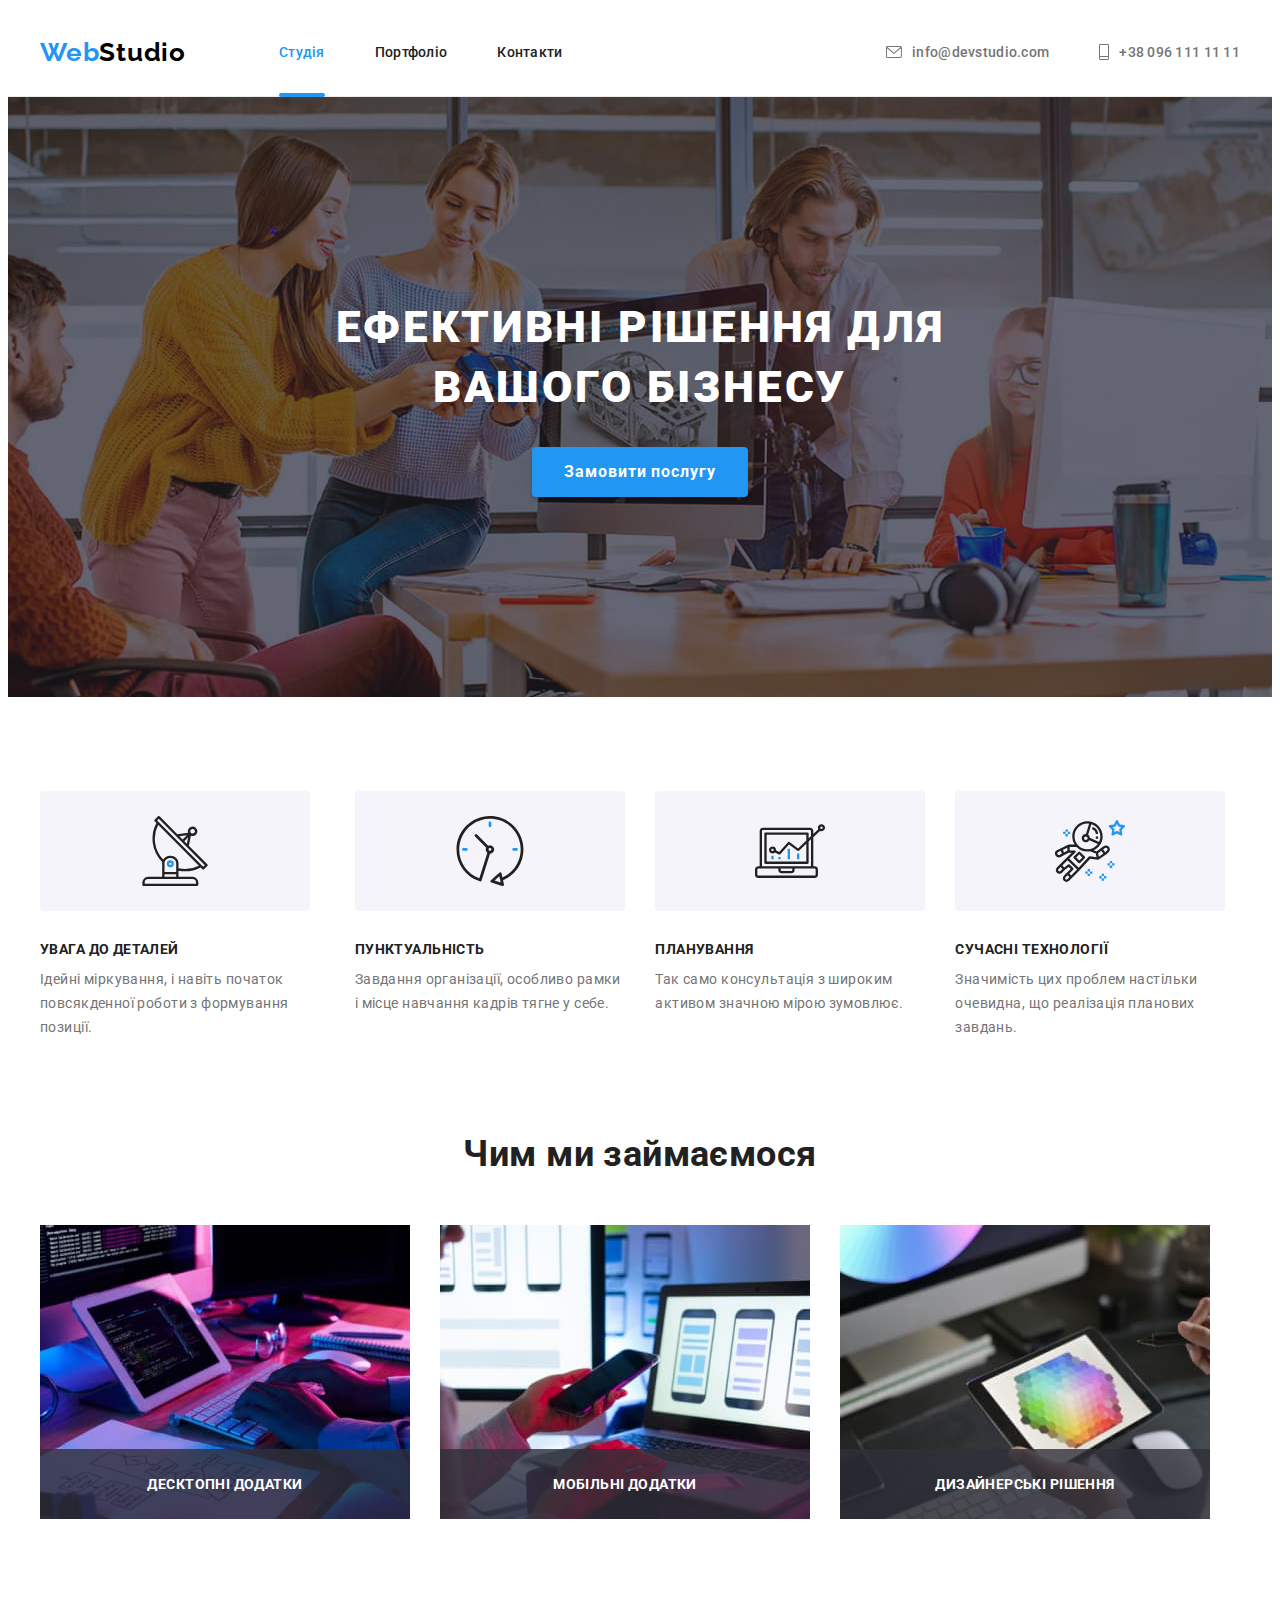
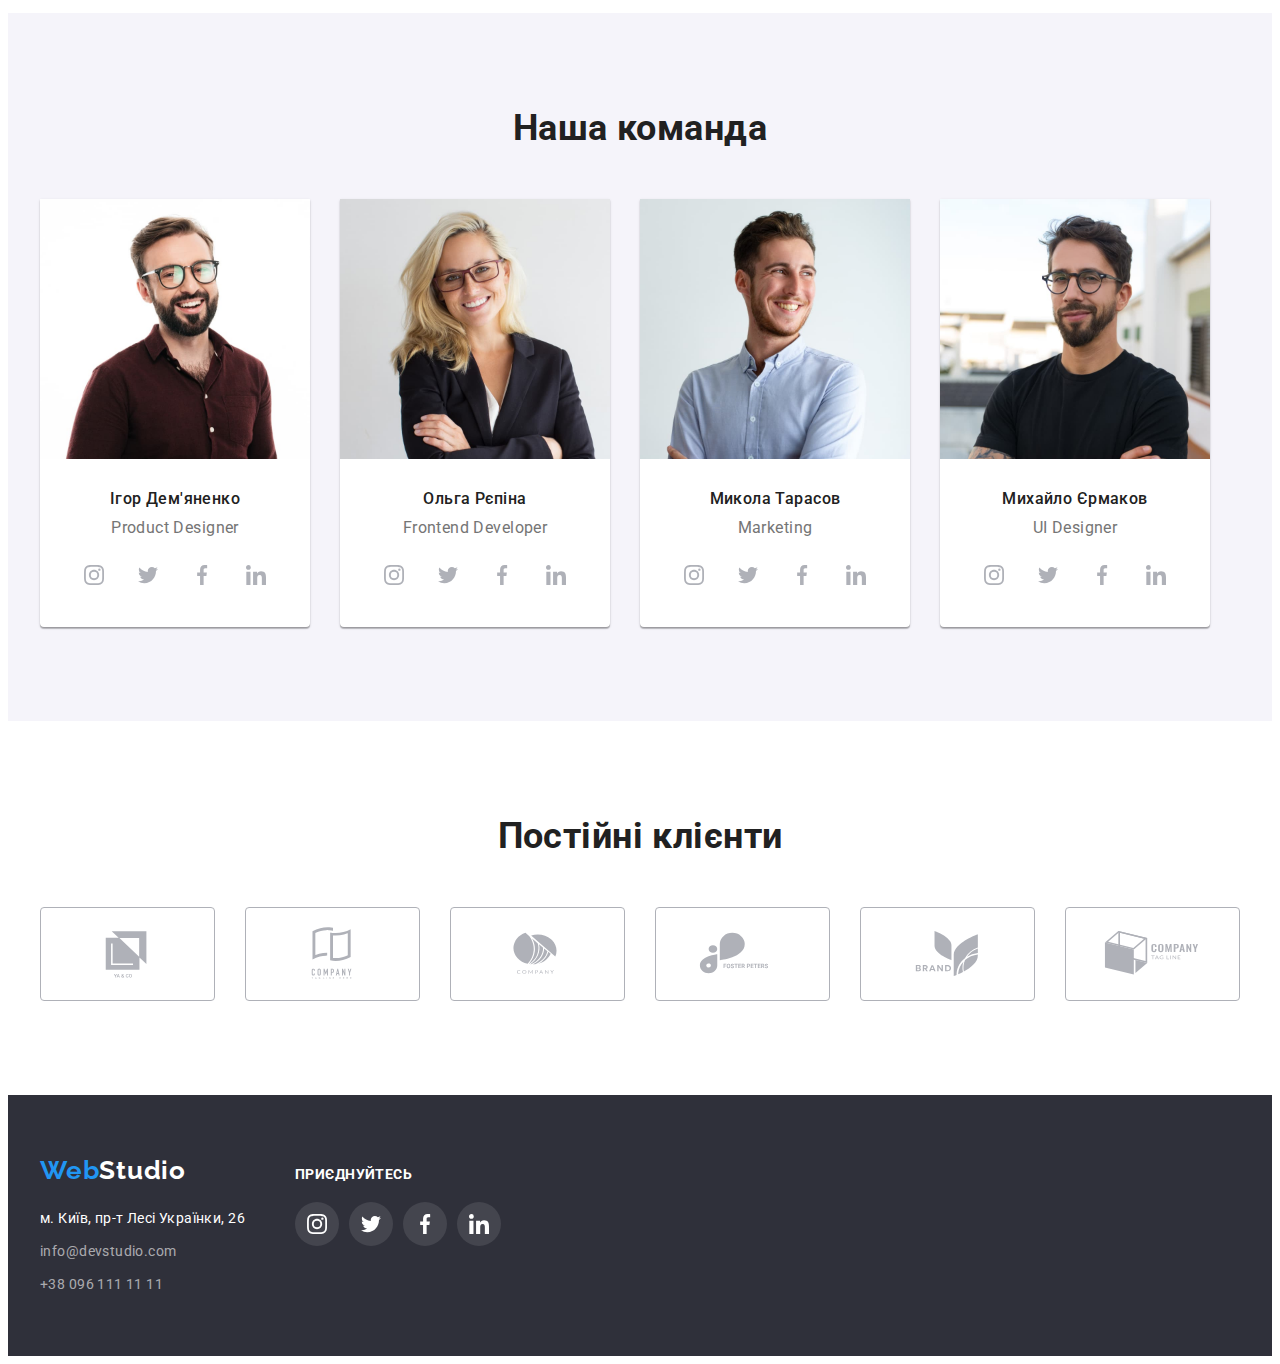
==== index.html @ 402530ee "first commit" ====
<!DOCTYPE html>
<html lang="uk">
  <head>
    <meta charset="UTF-8" />
    <meta http-equiv="X-UA-Compatible" content="IE=edge" />
    <meta name="viewport" content="width=device-width, initial-scale=1.0" />
    <title>WebStudio</title>
    <link rel="preconnect" href="https://fonts.googleapis.com" />
    <link rel="preconnect" href="https://fonts.gstatic.com" crossorigin />
    <link
      href="https://fonts.googleapis.com/css2?family=Raleway:wght@700&family=Roboto:wght@400;500;700;900&display=swap"
      rel="stylesheet"
    />
    <link
      rel="stylesheet"
      href="https://cdnjs.cloudflare.com/ajax/libs/modern-normalize/1.1.0/modern-normalize.min.css"
      integrity="sha512-wpPYUAdjBVSE4KJnH1VR1HeZfpl1ub8YT/NKx4PuQ5NmX2tKuGu6U/JRp5y+Y8XG2tV+wKQpNHVUX03MfMFn9Q=="
      crossorigin="anonymous"
      referrerpolicy="no-referrer"
    />
    <link rel="stylesheet" href="./css/styles.css" />
  </head>
  <body class="page">
    <header class="page-header">
      <div class="container container-header">
        <a lang="en" href="/index.html" class="logo-first-part"
          >Web<span class="logo-second-part">Studio</span></a
        >
        <nav class="header-nav">
          <ul class="site-nav list">
            <li class="nav-item"><a href="" class="link current">Студія</a></li>
            <li class="nav-item"><a href="./portfolio.html" class="link">Портфоліо</a></li>
            <li class="nav-item"><a href="" class="link">Контакти</a></li>
          </ul>
        </nav>
        <div class="container-nav">
          <ul class="contacts-nav list">
            <li class="contact-link">
              <a class="header-link link" href="mailto:info@devstudio.com">
                <svg class="header-icons" width="16" height="12">
                  <use href="./images/icons.svg#icon-mail"></use>
                </svg>
                info@devstudio.com
              </a>
            </li>
            <li class="contact-link">
              <a class="header-link link" href="tel:+380961111111">
                <svg class="header-icons" width="10" height="16">
                  <use href="./images/icons.svg#icon-phone"></use>
                </svg>
                +38 096 111 11 11
              </a>
            </li>
          </ul>
        </div>
      </div>
    </header>
    <main>
      <!-- Hero section -->
      <section class="hero-section">
        <div class="container hero-container">
          <h1 class="hero-title">Ефективні рішення для вашого бізнесу</h1>
          <button class="hero-button" type="button" data-modal-open>Замовити послугу</button>
        </div>
      </section>
      <!-- features-section -->
      <section class="section features-section">
        <div class="container features-container">
          <h2 class="visually-hidden">Особливості роботи WebStudio</h2>
          <ul class="features-list list">
            <li class="features-item">
              <div class="features-container-icons">
                <svg class="features-icons" width="70" height="70">
                  <use href="./images/icons.svg#icon-antenna"></use>
                </svg>
              </div>
              <h3 class="feature-title">Увага до деталей</h3>
              <p class="features-text">
                Ідейні міркування, і навіть початок повсякденної роботи з формування позиції.
              </p>
            </li>
            <li class="features-item">
              <div class="features-container-icons">
                <svg class="features-icons" width="70" height="70">
                  <use href="./images/icons.svg#icon-clock"></use>
                </svg>
              </div>
              <h3 class="feature-title">Пунктуальність</h3>
              <p class="features-text">
                Завдання організації, особливо рамки і місце навчання кадрів тягне у себе.
              </p>
            </li>
            <li class="features-item">
              <div class="features-container-icons">
                <svg class="features-icons" width="70" height="70">
                  <use href="./images/icons.svg#icon-diagram"></use>
                </svg>
              </div>
              <h3 class="feature-title">Планування</h3>
              <p class="features-text">
                Так само консультація з широким активом значною мірою зумовлює.
              </p>
            </li>
            <li class="features-item">
              <div class="features-container-icons">
                <svg class="features-icons" width="70" height="70">
                  <use href="./images/icons.svg#icon-astronaut"></use>
                </svg>
              </div>
              <h3 class="feature-title">Сучасні Технології</h3>
              <p class="features-text">
                Значимість цих проблем настільки очевидна, що реалізація планових завдань.
              </p>
            </li>
          </ul>
        </div>
      </section>
      <!-- about-section -->
      <section class="about-section">
        <div class="container about-container">
          <h2 class="about-title">Чим ми займаємося</h2>
          <ul class="about-list list">
            <li>
              <div class="thumb">
                <img
                  src="./images/img.jpg"
                  alt="людина набирає код на клавіатурі, працює з планшетом і компьютером"
                  width="370"
                  height="294"
                />
                <p class="label">Десктопні додатки</p>
              </div>
            </li>
            <li>
              <div class="thumb">
                <img
                  src="./images/img(1).jpg"
                  alt="людина тестує мобільну версію, тримає телефон на фоні ноутбука"
                  width="370"
                  height="294"
                />
                <p class="label">Мобільні додатки</p>
              </div>
            </li>
            <li>
              <div class="thumb">
                <img
                  src="./images/img(2).jpg"
                  alt="людина працює з графічним планшетом"
                  width="370"
                  height="294"
                />
                <p class="label">Дизайнерські рішення</p>
              </div>
            </li>
          </ul>
        </div>
      </section>
      <!-- Team-section -->
      <section class="section team-section">
        <div class="container team-container">
          <h2 class="team-title">Наша команда</h2>
          <ul class="team-list list">
            <li class="team-card">
              <img
                src="./images/man-in-brown-shirt.jpg"
                alt="Чоловік у коричневій сорочці, в окулярах з світлили дужками"
                width="270"
                height="260"
              />
              <div class="employee-container">
                <h3 class="employee">Ігор Дем'яненко</h3>
                <p class="position" lang="en">Product Designer</p>
                <ul class="socials list">
                  <li class="socials-item">
                    <a
                      class="socials-link link"
                      href="https://instagram.com"
                      target="_blank"
                      rel="noopener noreferrer"
                      aria-label="Instagram"
                    >
                      <svg class="socials-icon" width="20" height="20">
                        <use href="./images/icons.svg#icon-instagram"></use>
                      </svg>
                    </a>
                  </li>
                  <li class="socials-item">
                    <a
                      class="socials-link link"
                      href="https://twitter.com"
                      aria-label="Twitter"
                      target="_blank"
                      rel="noopener noreferrer"
                    >
                      <svg class="socials-icon" width="20" height="20">
                        <use href="./images/icons.svg#icon-twitter"></use>
                      </svg>
                    </a>
                  </li>
                  <li class="socials-item">
                    <a
                      class="socials-link link"
                      href="https://facebook.com"
                      aria-label="Facebook"
                      target="_blank"
                      rel="noopener noreferrer"
                    >
                      <svg class="socials-icon" width="20" height="20">
                        <use href="./images/icons.svg#icon-facebook"></use>
                      </svg>
                    </a>
                  </li>
                  <li class="socials-item">
                    <a
                      class="socials-link link"
                      href="https://linkedin.com"
                      aria-label="LinkedIn"
                      target="_blank"
                      rel="noopener noreferrer"
                    >
                      <svg class="socials-icon" width="20" height="20">
                        <use href="./images/icons.svg#icon-linkedin"></use>
                      </svg>
                    </a>
                  </li>
                </ul>
              </div>
            </li>
            <li class="team-card">
              <img
                src="./images/woman-in-black-jacket.jpg"
                alt="Жінка в чорному піджаку"
                width="270"
                height="260"
              />
              <div class="employee-container">
                <h3 class="employee">Ольга Рєпіна</h3>
                <p class="position" lang="en">Frontend Developer</p>
                <ul class="socials list">
                  <li class="socials-item">
                    <a
                      class="socials-link link"
                      href="https://instagram.com"
                      target="_blank"
                      rel="noopener noreferrer"
                      aria-label="Instagram"
                    >
                      <svg class="socials-icon" width="20" height="20">
                        <use href="./images/icons.svg#icon-instagram"></use>
                      </svg>
                    </a>
                  </li>
                  <li class="socials-item">
                    <a
                      class="socials-link link"
                      href="https://twitter.com"
                      aria-label="Twitter"
                      target="_blank"
                      rel="noopener noreferrer"
                    >
                      <svg class="socials-icon" width="20" height="20">
                        <use href="./images/icons.svg#icon-twitter"></use>
                      </svg>
                    </a>
                  </li>
                  <li class="socials-item">
                    <a
                      class="socials-link link"
                      href="https://facebook.com"
                      aria-label="Facebook"
                      target="_blank"
                      rel="noopener noreferrer"
                    >
                      <svg class="socials-icon" width="20" height="20">
                        <use href="./images/icons.svg#icon-facebook"></use>
                      </svg>
                    </a>
                  </li>
                  <li class="socials-item">
                    <a
                      class="socials-link link"
                      href="https://linkedin.com"
                      aria-label="LinkedIn"
                      target="_blank"
                      rel="noopener noreferrer"
                    >
                      <svg class="socials-icon" width="20" height="20">
                        <use href="./images/icons.svg#icon-linkedin"></use>
                      </svg>
                    </a>
                  </li>
                </ul>
              </div>
            </li>
            <li class="team-card">
              <img
                src="./images/man-in-white-shirt.jpg"
                alt="Чоловік в білій сорочці"
                width="270"
                height="260"
              />
              <div class="employee-container">
                <h3 class="employee">Микола Тарасов</h3>
                <p class="position" lang="en">Marketing</p>
                <ul class="socials list">
                  <li class="socials-item">
                    <a
                      class="socials-link link"
                      href="https://instagram.com"
                      target="_blank"
                      rel="noopener noreferrer"
                      aria-label="Instagram"
                    >
                      <svg class="socials-icon" width="20" height="20">
                        <use href="./images/icons.svg#icon-instagram"></use>
                      </svg>
                    </a>
                  </li>
                  <li class="socials-item">
                    <a
                      class="socials-link link"
                      href="https://twitter.com"
                      aria-label="Twitter"
                      target="_blank"
                      rel="noopener noreferrer"
                    >
                      <svg class="socials-icon" width="20" height="20">
                        <use href="./images/icons.svg#icon-twitter"></use>
                      </svg>
                    </a>
                  </li>
                  <li class="socials-item">
                    <a
                      class="socials-link link"
                      href="https://facebook.com"
                      aria-label="Facebook"
                      target="_blank"
                      rel="noopener noreferrer"
                    >
                      <svg class="socials-icon" width="20" height="20">
                        <use href="./images/icons.svg#icon-facebook"></use>
                      </svg>
                    </a>
                  </li>
                  <li class="socials-item">
                    <a
                      class="socials-link link"
                      href="https://linkedin.com"
                      aria-label="LinkedIn"
                      target="_blank"
                      rel="noopener noreferrer"
                    >
                      <svg class="socials-icon" width="20" height="20">
                        <use href="./images/icons.svg#icon-linkedin"></use>
                      </svg>
                    </a>
                  </li>
                </ul>
              </div>
            </li>
            <li class="team-card">
              <img
                src="./images/man-in-black-t-shirt.jpg"
                alt="Чоловік в чорній футболці, в окулярах"
                width="270"
                height="260"
              />
              <div class="employee-container">
                <h3 class="employee">Михайло Єрмаков</h3>
                <p class="position" lang="en">UI Designer</p>
                <ul class="socials list">
                  <li class="socials-item">
                    <a
                      class="socials-link link"
                      href="https://instagram.com"
                      target="_blank"
                      rel="noopener noreferrer"
                      aria-label="Instagram"
                    >
                      <svg class="socials-icon" width="20" height="20">
                        <use href="./images/icons.svg#icon-instagram"></use>
                      </svg>
                    </a>
                  </li>
                  <li class="socials-item">
                    <a
                      class="socials-link link"
                      href="https://twitter.com"
                      aria-label="Twitter"
                      target="_blank"
                      rel="noopener noreferrer"
                    >
                      <svg class="socials-icon" width="20" height="20">
                        <use href="./images/icons.svg#icon-twitter"></use>
                      </svg>
                    </a>
                  </li>
                  <li class="socials-item">
                    <a
                      class="socials-link link"
                      href="https://facebook.com"
                      aria-label="Facebook"
                      target="_blank"
                      rel="noopener noreferrer"
                    >
                      <svg class="socials-icon" width="20" height="20">
                        <use href="./images/icons.svg#icon-facebook"></use>
                      </svg>
                    </a>
                  </li>
                  <li class="socials-item">
                    <a
                      class="socials-link link"
                      href="https://linkedin.com"
                      aria-label="LinkedIn"
                      target="_blank"
                      rel="noopener noreferrer"
                    >
                      <svg class="socials-icon" width="20" height="20">
                        <use href="./images/icons.svg#icon-linkedin"></use>
                      </svg>
                    </a>
                  </li>
                </ul>
              </div>
            </li>
          </ul>
        </div>
      </section>
      <!-- clients-company -->
      <section class="section">
        <div class="container clients-container">
          <h2 class="clients-title">Постійні клієнти</h2>
          <ul class="clients-list list">
            <li class="clients-item">
              <a class="clients-link link" href="">
                <svg class="clients-icon" width="106" height="60">
                  <use href="./images/icons.svg#icon-Logo-company-1"></use>
                </svg>
              </a>
            </li>
            <li class="clients-item">
              <a class="clients-link link" href="">
                <svg class="clients-icon" width="106" height="60">
                  <use href="./images/icons.svg#icon-Logo-company-2"></use>
                </svg>
              </a>
            </li>
            <li class="clients-item">
              <a class="clients-link link" href="">
                <svg class="clients-icon" width="106" height="60">
                  <use href="./images/icons.svg#icon-Logo-company-3"></use>
                </svg>
              </a>
            </li>
            <li class="clients-item">
              <a class="clients-link link" href="">
                <svg class="clients-icon" width="106" height="60">
                  <use href="./images/icons.svg#icon-Logo-company-4"></use>
                </svg>
              </a>
            </li>
            <li class="clients-item">
              <a class="clients-link link" href="">
                <svg class="clients-icon" width="106" height="60">
                  <use href="./images/icons.svg#icon-Logo-company-5"></use>
                </svg>
              </a>
            </li>
            <li class="clients-item">
              <a class="clients-link link" href="">
                <svg class="clients-icon" width="106" height="60">
                  <use href="./images/icons.svg#icon-Logo-company-6"></use>
                </svg>
              </a>
            </li>
          </ul>
        </div>
      </section>
    </main>
    <footer class="footer-section">
      <div class="container footer-container">
        <div class="footer-address">
          <a href="/index.html" class="footer-logo logo-first-part"
            >Web<span class="footer-logo logo-second-alt-part">Studio</span></a
          >
          <address class="address-container">
            <ul class="address-list list">
              <li class="contact-list">
                <a
                  class="address-item link"
                  href="https://goo.gl/maps/CPtrU1FHBa2aNyZL9"
                  target="_blank"
                  rel="noopener noreferrer"
                  >м. Київ, пр-т Лесі Українки, 26</a
                >
              </li>
              <li class="contact-list">
                <a class="address-link link" href="mailto:info@devstudio.com">info@devstudio.com</a>
              </li>
              <li class="contact-list">
                <a class="address-link link" href="tel:+380961111111">+38 096 111 11 11</a>
              </li>
            </ul>
          </address>
        </div>
        <div class="footer-socials-container">
          <p class="footer-socials-title">приєднуйтесь</p>
          <ul class="footer-socials list">
            <li class="footer-socials-item">
              <a
                class="footer-socials-link link"
                href="https://instagram.com"
                target="_blank"
                rel="noopener noreferrer"
                aria-label="Instagram"
              >
                <svg class="footer-socials-icon" width="20" height="20">
                  <use href="./images/icons.svg#icon-instagram"></use>
                </svg>
              </a>
            </li>
            <li class="footer-socials-item">
              <a
                class="footer-socials-link link"
                href="https://twitter.com"
                aria-label="Twitter"
                target="_blank"
                rel="noopener noreferrer"
              >
                <svg class="footer-socials-icon" width="20" height="20">
                  <use href="./images/icons.svg#icon-twitter"></use>
                </svg>
              </a>
            </li>
            <li class="footer-socials-item">
              <a
                class="footer-socials-link link"
                href="https://facebook.com"
                aria-label="Facebook"
                target="_blank"
                rel="noopener noreferrer"
              >
                <svg class="footer-socials-icon" width="20" height="20">
                  <use href="./images/icons.svg#icon-facebook"></use>
                </svg>
              </a>
            </li>
            <li class="footer-socials-item">
              <a
                class="footer-socials-link link"
                href="https://linkedin.com"
                aria-label="LinkedIn"
                target="_blank"
                rel="noopener noreferrer"
              >
                <svg class="footer-socials-icon" width="20" height="20">
                  <use href="./images/icons.svg#icon-linkedin"></use>
                </svg>
              </a>
            </li>
          </ul>
        </div>
      </div>
    </footer>
    <!-- modal window -->
    <div class="backdrop is-hidden" data-modal>
      <div class="modal">
        <button class="modal-button" type="button" data-modal-close>
          <svg class="" width="18" height="18">
            <use href="./images/icons.svg#icon-close-black"></use>
          </svg>
        </button>
      </div>
    </div>
    <script src="./js/modal.js"></script>
  </body>
</html>
---- css/styles.css ----
:root {
  /* Fonts */
  --main-font: 'Roboto', sans-serif;
  --secondary-font: 'Raleway', sans-serif;

  /* Text colors */
  --main-txt-cl: #212121;
  --second-txt-cl: #757575;
  --light-txt-cl: #ffffff;
  --accent-txt-cl: #2196f3;
  --logo-first-txt-cl: #2196f3;
  --logo-second-txt-cl: #000000;
  --logo-second-alt-txt-cl: #ffffff;
  --light-txt-cl-60: rgba(255, 255, 255, 0.6);
  
  /* Background colors */
  --accent-bg-cl: #f5f5f5;
  --main-bg-cl: #ffffff;
  --second-bg-cl: #2f303a;
  --btn-filter-bg-cl: #f5f4fa;
  --btn-filter-act-cl: #2196f3;
  --btn-hero-cl: #2196f3;
  --bnt-act-cl: #188ce8;
  --team-bg-cl: #f5f4fa;
  --footer-icon-bg-cl: rgba(255, 255, 255, 0.1);

  /* Others */
  --icon-clients: #AFB1B8;
  --footer-icon-clients: #FFFFFF;

}

.page {
  font-family: var(--main-font);
  font-weight: 400;
  font-size: 14px;
  line-height: calc(24 / 14);
  letter-spacing: 0.03em;
  color: var(--main-txt-cl);
  background-color: var(--main-bg-cl);
}

/* Reset style */

h1,
h2,
h3,
h4,
h5,
h6,
p,
ul {
  margin: 0;
}

img {
  display: block;
}

.link {
  text-decoration: none;
  color: currentColor;
}

.list {
  list-style: none;
  margin: 0;
  padding: 0;
}

.section {
  padding-top: 94px;
  padding-bottom: 94px;
}

.about-section {
  padding-bottom: 94px;
}

.container {
  width: 1200px;
  padding-left: 15px;
  padding-right: 15px;
  margin-left: auto;
  margin-right: auto;
  /* outline: 2px solid red;
  outline-offset: -2px; */
}

/* Header */

.logo-first-part {
  color: var(--logo-first-txt-cl);
  font-family: var(--secondary-font);
  font-style: normal;
  font-weight: 700;
  font-size: 26px;
  line-height: calc(31 / 26);
  letter-spacing: 0.03em;
  text-decoration: none;
}

.logo-second-part {
  color: var(--logo-second-txt-cl);
  font-family: var(--secondary-font);
  font-style: normal;
  font-weight: 700;
  font-size: 26px;
  line-height: calc(31 / 26);
  letter-spacing: 0.03em;
  text-decoration: none;
}

.container-header {
  display: flex;
  align-items: center;
}

.header-nav {
  margin-left: 93px;
  margin-right: auto;
}

.site-nav {
  padding-top: 32px;
  padding-bottom: 32px;
  display: flex;
  gap: 50px;
  align-items: center;
}

.nav-item {
  position: relative;
}

.current::after {
  content: "";
  position: absolute;
  display: block;
  width: 100%;
  height: 4px;
  margin-top: 29px;
  border-radius: 4px;
  background: var(--accent-txt-cl);

}

.site-nav .link.current {
  color: var(--accent-txt-cl);
}

.contacts-nav {
  padding-top: 32px;
  padding-bottom: 32px;
  display: flex;
  align-items: center;
}

.contacts-nav .link {
  color: var(--second-txt-cl);
}

.header-link {
  display: flex;
  justify-content: center;
  align-items: center;
}

.header-icons {
  fill: currentColor;
  margin-right: 10px;
}

.contact-link:not(:last-child) {
  margin-right: 50px;
}

.page-header {
  border-bottom: 1px solid #ececec;
  background-color: var(--main-bg-cl);
}

.page-header .link {
  font-weight: 500;
  font-size: 14px;
  line-height: calc(16 / 14);
  letter-spacing: 0.02em;
  transition-duration: 250ms;
  transition-timing-function: cubic-bezier(0.4, 0, 0.2, 1);
}

.page-header .link:hover,
.page-header .link:focus {
  color: var(--accent-txt-cl);
}



/* Hero */

.hero-section {
  max-width: 1600px;
  margin-left: auto;
  margin-right: auto;
  padding-top: 200px;
  padding-bottom: 200px;
  background-image: linear-gradient(to right, rgba(47, 48, 58, 0.4), rgba(47, 48, 58, 0.4)), url(../images/hero-background.jpg);
  background-color: var(--second-bg-cl);
  background-position: center;
  background-repeat: no-repeat;
  background-size: cover;
}

.hero-title {
  width: 696px;
  margin-right: auto;
  margin-left: auto;
  margin-bottom: 30px;
  font-weight: 900;
  font-size: 44px;
  line-height: calc(60 / 44);
  text-align: center;
  letter-spacing: 0.06em;
  text-transform: uppercase;
  color: var(--light-txt-cl);
}

.hero-button {
  margin-left: auto;
  margin-right: auto;
  display: block;
  width: 216px;
  min-height: 50px;
  padding: 6px 28px;
  border-radius: 4px;
  border: none;
  box-shadow: 0px 4px 4px rgba(0, 0, 0, 0.15);
  font-family: inherit;
  font-weight: 700;
  font-size: 16px;
  line-height: calc(30 / 16);
  letter-spacing: 0.06em;
  color: var(--light-txt-cl);
  background-color: var(--btn-hero-cl);
  cursor: pointer;
  transition-duration: 250ms;
  transition-timing-function: cubic-bezier(0.4, 0, 0.2, 1);
}

.hero-button:hover,
.hero-button:focus {
  background-color: var(--bnt-act-cl);
}

.hero-button:active {
  background-color: var(--bnt-act-cl);
}

/* features */

.visually-hidden {
  position: absolute;
  width: 1px;
  height: 1px;
  margin: -1px;
  border: 0;
  padding: 0;
  white-space: nowrap;
  clip-path: inset(100%);
  clip: rect(0 0 0 0);
  overflow: hidden;
}

.features-list {
  display: flex;
  gap: 30px;
}

.features-item {
  flex-basis: calc((100% - 90) /4);
}

.features-container-icons {
  display: flex;
  justify-content: center;
  align-items: center;
  width: 270px;
  height: 120px;
  background-color: var(--team-bg-cl);
  margin-bottom: 30px;
  border-radius: 4px;
  border: none;
}

.feature-title {
  margin-bottom: 10px;
  font-weight: 700;
  font-size: 14px;
  line-height: calc(16 / 14);
  text-transform: uppercase;
}

.features-text {
  color: var(--second-txt-cl);
}

/* about */

.about-title {
  margin-right: auto;
  margin-left: auto;
  margin-bottom: 50px;
  font-weight: 700;
  font-size: 36px;
  line-height: calc(42 / 36);
  text-align: center;
}

.about-list {
  display: flex;
  gap: 30px;
}

.thumb {
  display: block;
  position: relative;
}

.label {
  position: absolute;
  text-align: center;
  justify-content: center;
  right: 0;
  bottom: 0;
  left: 0;
  padding-top: 27px;
  padding-bottom: 27px;
  font-weight: 700;
  font-size: 14px;
  line-height: calc(16 / 14);
  text-transform: uppercase;
  color: var(--light-txt-cl);
  background-color: rgba(47, 48, 58, 0.8);
}

/* team-section */

.team-list {
  display: flex;
  gap: 30px;
}

.team-title {
  margin-bottom: 50px;
  font-weight: 700;
  font-size: 36px;
  line-height: calc(42 / 36);
  text-align: center;
}

.team-section {
  background-color: var(--team-bg-cl);
}

.team-card {
  background-color: var(--main-bg-cl);
}

.socials {
  display: flex;
  gap: 10px;
  justify-content: center;
}

.team-card {
  box-shadow: 0px 1px 3px rgba(0, 0, 0, 0.12), 0px 1px 1px rgba(0, 0, 0, 0.14), 0px 2px 1px rgba(0, 0, 0, 0.2);
  border-radius: 0px 0px 4px 4px;
  border: none;
}

.socials-link {
  display: flex;
  align-items: center;
  justify-content: center;
  width: 44px;
  height: 44px;
  background-color: var(--main-bg-cl);
  border-radius: 50%;
  transition-duration: 250ms;
  transition-timing-function: cubic-bezier(0.4, 0, 0.2, 1);
}

.socials-link:hover,
.socials-link:focus {
  background-color: var(--accent-txt-cl);
}

.socials-icon {
  fill: var(--icon-clients);
  transition-duration: 250ms;
  transition-timing-function: cubic-bezier(0.4, 0, 0.2, 1);
}

.socials-link:hover .socials-icon,
.socials-link:focus .socials-icon {
  background-color: var(--accent-txt-cl);
  fill: var(--light-txt-cl);
}

.employee {
  margin-bottom: 10px;
  font-weight: 500;
  font-size: 16px;
  line-height: calc(19 / 16);
  text-align: center;
}

.employee-container {
  padding-top: 30px;
  padding-bottom: 30px;
  border-radius: 0px 0px 4px 4px;
}

.position {
  margin-bottom: 16px;
  font-weight: 400;
  font-size: 16px;
  line-height: calc(19 / 16);
  text-align: center;
  color: var(--second-txt-cl);
}

/* clients */

.clients-title {
  margin-bottom: 50px;
  font-weight: 700;
  font-size: 36px;
  line-height: calc(42 / 36);
  text-align: center;
}

.clients-list {
  display: flex;
  gap: 30px;
}

.clients-item {
  flex-basis: calc((100% - 150px) / 6);
}

.clients-link {
  display: flex;
  align-items: center;
  justify-content: center;
  height: 92px;
  border: 1px solid #AFB1B8;
  border-radius: 4px;
  fill: var(--icon-clients);
  transition-duration: 250ms;
  transition-timing-function: cubic-bezier(0.4, 0, 0.2, 1);
}

.clients-link:hover,
.clients-link:focus {
  fill: var(--accent-txt-cl);
  border: 1px solid #2196F3;
  border-radius: 4px;
}

/* footer */

.footer-section {
    padding-top: 60px;
    padding-bottom: 60px;
}

.footer-container {
  display: flex;
  align-items: baseline;
}

.footer-address {
  margin-right: 50px;
}

.address-container {
  margin-top: 20px;
}

.footer-section {
  background-color: var(--second-bg-cl);
}

.contact-list:not(:last-child) {
  margin-bottom: 9px;
}

.address-item {
  font-style: normal;
  color: var(--light-txt-cl);
  transition-duration: 250ms;
  transition-timing-function: cubic-bezier(0.4, 0, 0.2, 1);
}

.logo-second-alt-part {
  color: var(--logo-second-alt-txt-cl);
  font-family: var(--secondary-font);
  font-style: normal;
  font-weight: 700;
  font-size: 26px;
  line-height: calc(31 / 26);
  letter-spacing: 0.03em;
  text-decoration: none;
}

.address-link {
  font-style: normal;
  color: var(--light-txt-cl-60);
  transition-duration: 250ms;
  transition-timing-function: cubic-bezier(0.4, 0, 0.2, 1);
}

.footer-section .link:hover,
.footer-section .link:focus {
  color: var(--accent-txt-cl);
}

.footer-socials-title {
  font-weight: 700;
  font-size: 14px;
  line-height: calc(16 / 14);
  color: var(--light-txt-cl);
  text-transform: uppercase;
  margin-bottom: 20px;
}

.footer-socials {
  display: flex;
  gap: 10px;
  justify-content: center;
}

.footer-socials-link {
  display: flex;
  align-items: center;
  justify-content: center;
  width: 44px;
  height: 44px;
  background-color: var(--footer-icon-bg-cl);
  border-radius: 50%;
  transition-duration: 250ms;
  transition-timing-function: cubic-bezier(0.4, 0, 0.2, 1);
}

.footer-socials-link:hover,
.footer-socials-link:focus {
  background-color: var(--accent-txt-cl);
}

.footer-socials-icon {
  fill: var(--footer-icon-clients);
}

.footer-socials-link:hover .socials-icon,
.footer-socials-link:focus .socials-icon {
  background-color: var(--accent-txt-cl);
  fill: var(--light-txt-cl);
}

/* portfolio */

.portfolio-container {
  padding: 20px 24px;
  border-right: 1px solid #eeeeee;
  border-bottom: 1px solid #eeeeee;
  border-left: 1px solid #eeeeee;
}

.filter-list {
  display: flex;
  gap: 8px;
  margin-bottom: 50px;
  align-items: center;
  justify-content: center;
}

.portfolio-button {
  padding: 6px 22px;
  border-radius: 4px;
  border: none;
  font-family: inherit;
  font-weight: 500;
  font-size: 16px;
  line-height: calc(26 / 16);
  text-align: center;
  color: var(--main-txt-cl);
  background-color: var(--btn-filter-bg-cl);
  cursor: pointer;
  transition-duration: 250ms;
  transition-timing-function: cubic-bezier(0.4, 0, 0.2, 1);
}

.portfolio-button:hover,
.portfolio-button:focus {
  box-shadow: 0px 3px 1px rgba(0, 0, 0, 0.1), 0px 1px 2px rgba(0, 0, 0, 0.08), 0px 2px 2px rgba(0, 0, 0, 0.12);
  background-color: var(--btn-filter-act-cl);
  color: var(--light-txt-cl);
  border-radius: 4px;
  border: none;
}

.portfolio-button:active {
  color: var(--light-txt-cl);
  background-color: var(--btn-filter-act-cl);
  border-radius: 4px;
  border: none;
}

.project-item {
  flex-basis: calc((100% - 30px * 2) / 3);
  background-color: var(--main-bg-cl);
}

.project-list {
  display: flex;
  flex-wrap: wrap;
  gap: 30px;
}

.project-link {
  display: block;
}

.project-link:hover,
.project-link:focus {
  box-shadow: 0px 1px 1px rgba(0, 0, 0, 0.12), 0px 4px 4px rgba(0, 0, 0, 0.06), 1px 4px 6px rgba(0, 0, 0, 0.16);
}

.portfolio-thumb {
  position: relative;
  overflow: hidden;
}

.project-item:hover .overlay {
  transform: translateY(0);
}

.overlay {
  position: absolute;
  top: 0;
  left: 0;
  transform: translateY(100%);
  background-color: rgba(33, 150, 243, 0.9);
  width: 100%;
  height: 100%;
  padding-right: 24px;
  padding-left: 24px;
  display: flex;
  align-items: center;
  justify-content: center;
  transition-duration: 250ms;
  transition-timing-function: cubic-bezier(0.4, 0, 0.2, 1);
}

.overlay-description {
  font-size: 18px;
  line-height: calc(28 / 18);
  color: var(--light-txt-cl);
}

.portfolio-title {
  margin-bottom: 4px;
  font-weight: 700;
  font-size: 18px;
  line-height: calc(36 / 18);
  letter-spacing: 0.06em;
}

.description-project {
  font-weight: 400;
  font-size: 16px;
  line-height: calc(30 / 16);
  color: var(--second-txt-cl);
}

/* modal window */

.backdrop {
  position: fixed;
  top: 0;
  left: 0;
  width: 100%;
  height: 100%;
  background-color: rgba(0, 0, 0, 0.2);
}

.backdrop.is-hidden {
  opacity: 0;
  pointer-events: none;
  visibility: hidden;
}

.modal {
  position: absolute;
  top: 50%;
  left: 50%;
  transform: translate(-50%, -50%);
  width: 530px;
  height: 580px;
  background-color: #ffffff;
  box-shadow: 0px 1px 3px rgba(0, 0, 0, 0.12), 0px 1px 1px rgba(0, 0, 0, 0.14), 0px 2px 1px rgba(0, 0, 0, 0.2);
  border-radius: 4px;
}

.modal-button {
  position: absolute;
  top: 8px;
  right: 8px;
  display: flex;
  align-items: center;
  justify-content: center;
  padding: 0;
  border: 1px solid rgba(0, 0, 0, 0.1);
  width: 30px;
  height: 30px;
  border-radius: 50%;
  cursor: pointer;
}



/* фон fff */
/* основной цвет текста #212121 */
/* логотип #2196F3-веб #000000-студия */
/* #2196F3 при фокусе и ховере, #212121 стандарт полож. */
/* #757575 номер в шапке */
/* #FFFFFF в индекс фон h1  */
/* #2196F3 фон кнопки, active button #188CE8 текст кнопки #FFFFFF  */
/* #2F303A фон шапки с кнопкой*/
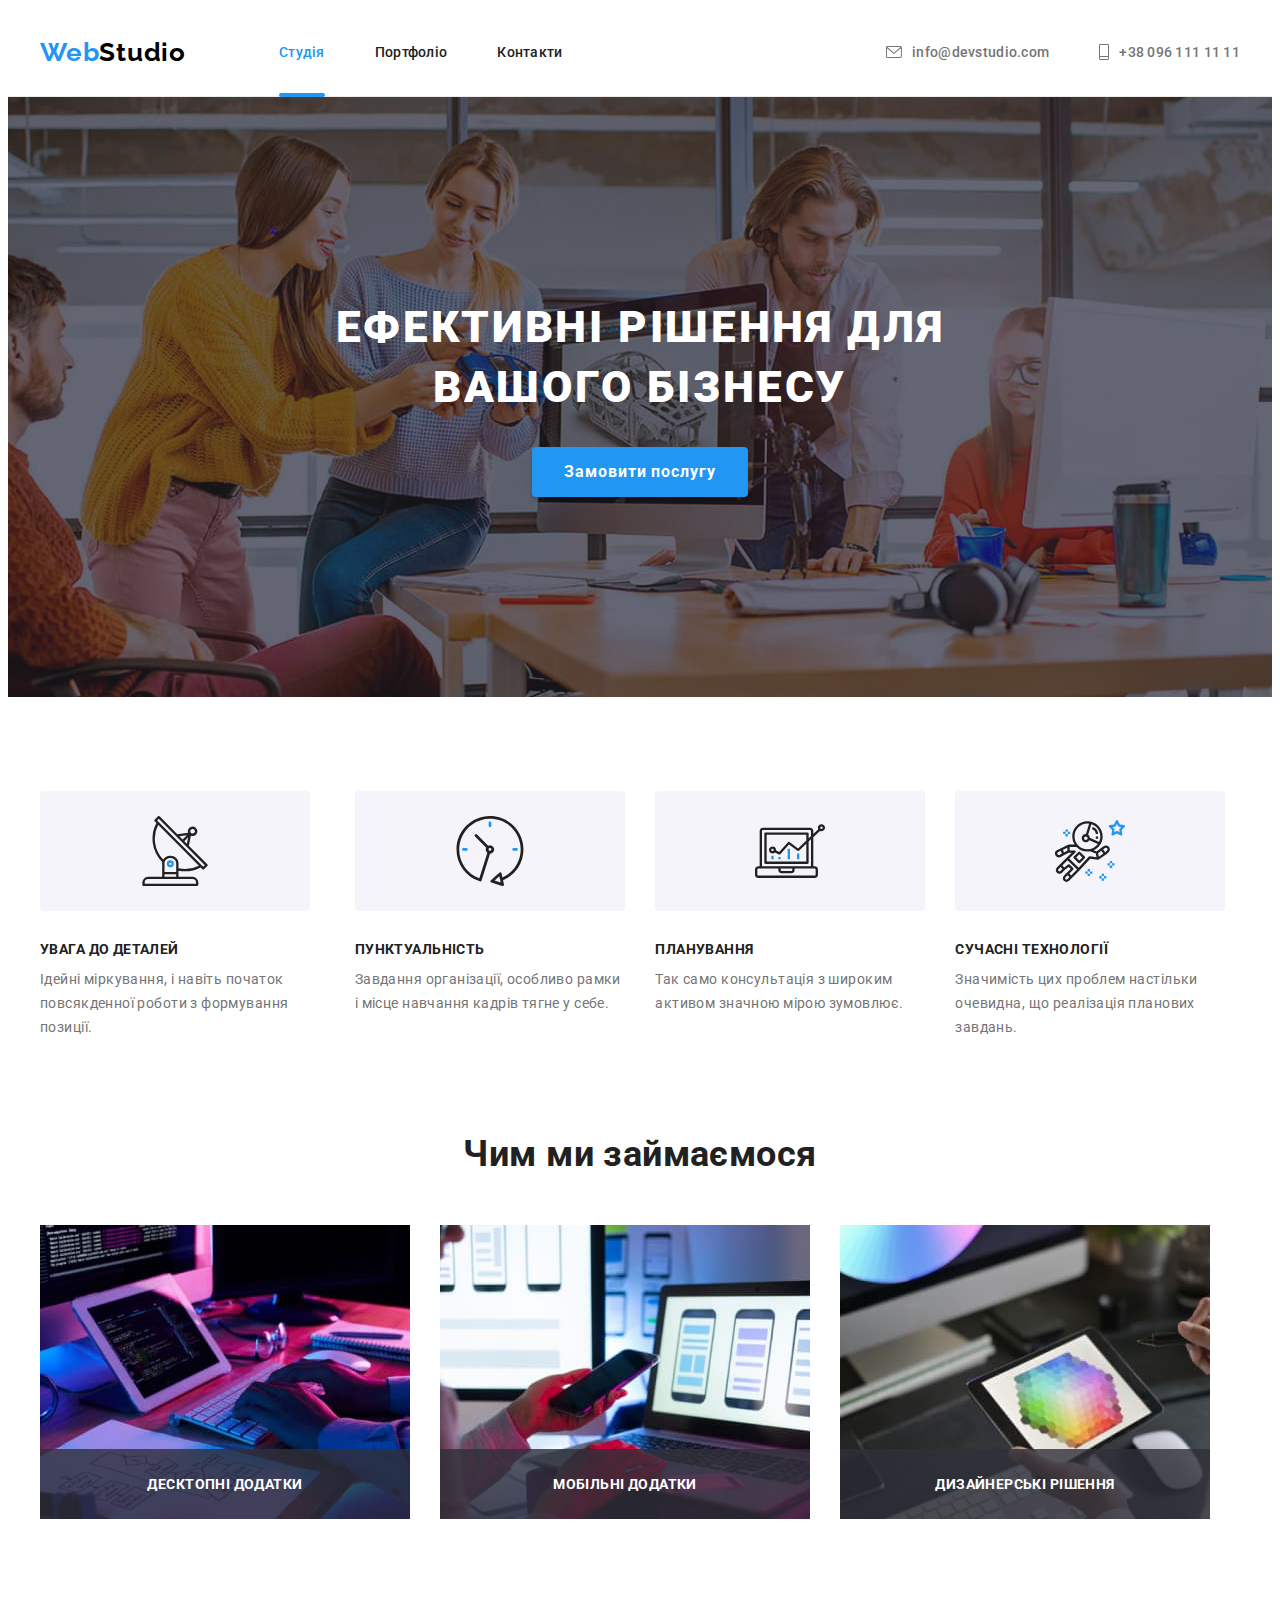
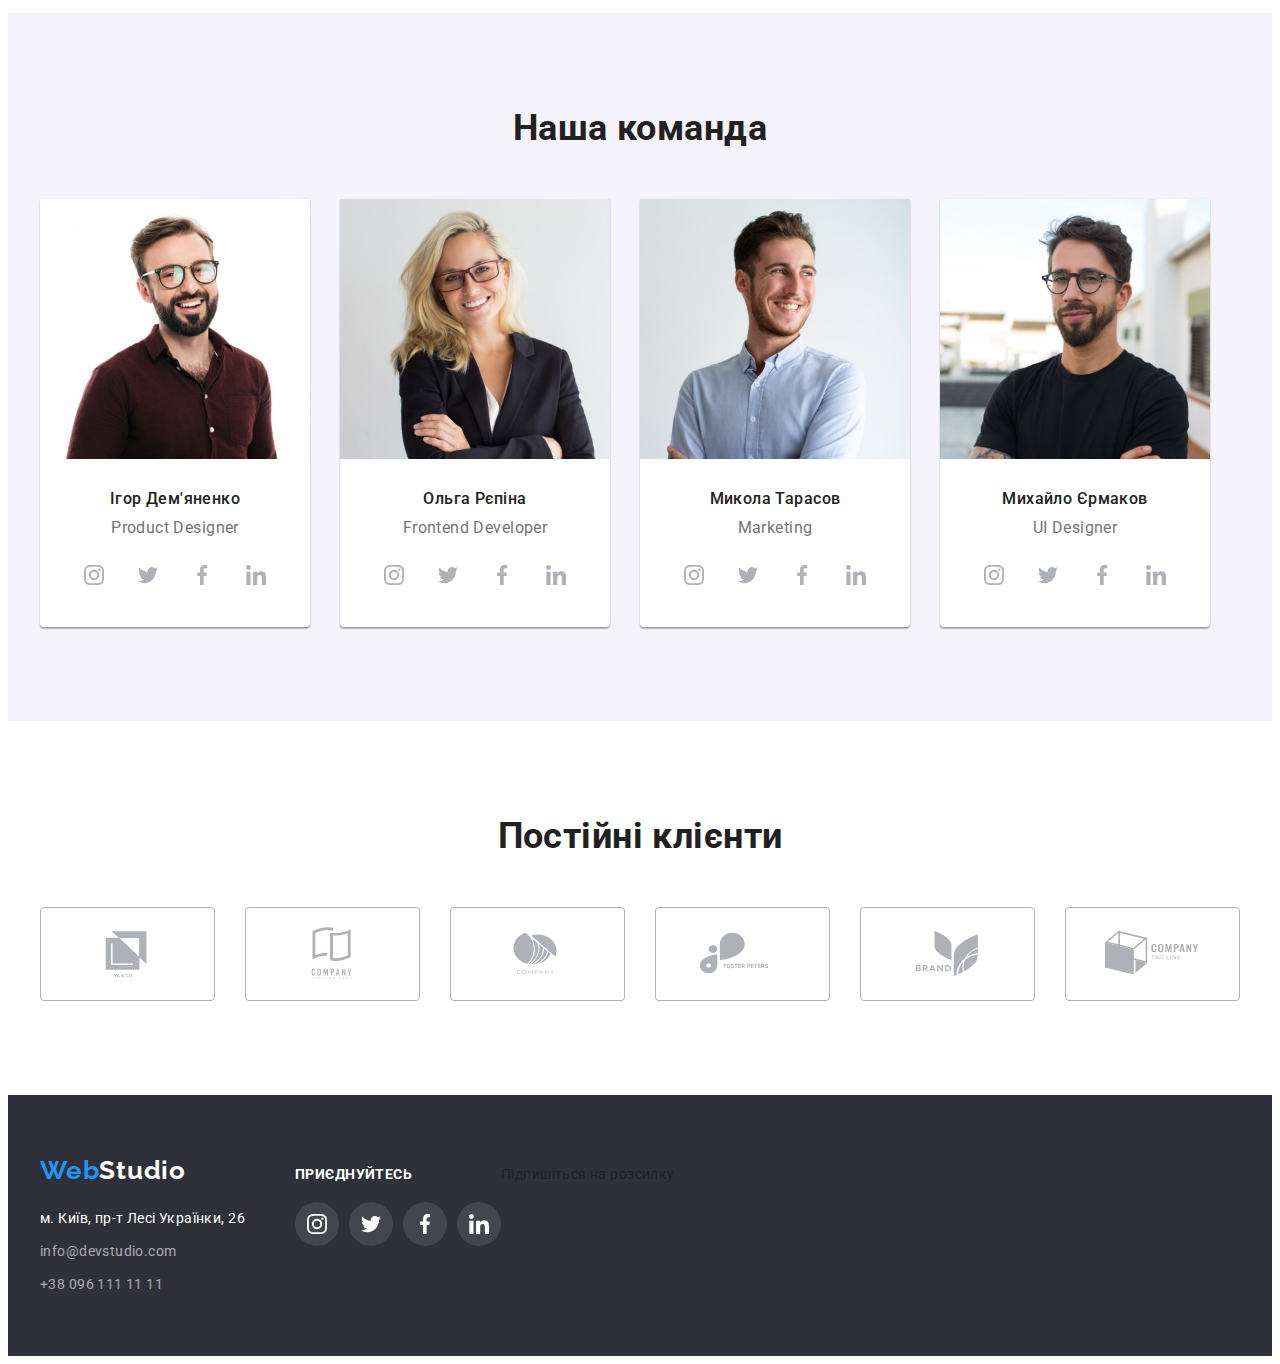
==== commit 90aa6495: "second commit" ====
--- a/index.html
+++ b/index.html
@@ -562,6 +562,9 @@
             </li>
           </ul>
         </div>
+        <div>
+          <p class="footer-form-title">Підпишіться на розсилку</p>
+        </div>
       </div>
     </footer>
     <!-- modal window -->
--- a/css/styles.css
+++ b/css/styles.css
@@ -27,7 +27,7 @@
   /* Others */
   --icon-clients: #AFB1B8;
   --footer-icon-clients: #FFFFFF;
-
+  --anim-slow: 250ms cubic-bezier(0.4, 0, 0.2, 1);
 }
 
 .page {
@@ -185,8 +185,7 @@
   font-size: 14px;
   line-height: calc(16 / 14);
   letter-spacing: 0.02em;
-  transition-duration: 250ms;
-  transition-timing-function: cubic-bezier(0.4, 0, 0.2, 1);
+  transition: color var(--anim-slow);
 }
 
 .page-header .link:hover,
@@ -243,8 +242,7 @@
   color: var(--light-txt-cl);
   background-color: var(--btn-hero-cl);
   cursor: pointer;
-  transition-duration: 250ms;
-  transition-timing-function: cubic-bezier(0.4, 0, 0.2, 1);
+  transition: background-color var(--anim-slow);
 }
 
 .hero-button:hover,
@@ -328,13 +326,13 @@
 
 .label {
   position: absolute;
-  text-align: center;
-  justify-content: center;
+  display: flex;
+  align-items: center;
+  justify-content: center;
+  height: 70px;
   right: 0;
   bottom: 0;
   left: 0;
-  padding-top: 27px;
-  padding-bottom: 27px;
   font-weight: 700;
   font-size: 14px;
   line-height: calc(16 / 14);
@@ -386,8 +384,7 @@
   height: 44px;
   background-color: var(--main-bg-cl);
   border-radius: 50%;
-  transition-duration: 250ms;
-  transition-timing-function: cubic-bezier(0.4, 0, 0.2, 1);
+  transition: background-color var(--anim-slow);
 }
 
 .socials-link:hover,
@@ -397,8 +394,7 @@
 
 .socials-icon {
   fill: var(--icon-clients);
-  transition-duration: 250ms;
-  transition-timing-function: cubic-bezier(0.4, 0, 0.2, 1);
+  transition: fill var(--anim-slow);
 }
 
 .socials-link:hover .socials-icon,
@@ -457,15 +453,13 @@
   border: 1px solid #AFB1B8;
   border-radius: 4px;
   fill: var(--icon-clients);
-  transition-duration: 250ms;
-  transition-timing-function: cubic-bezier(0.4, 0, 0.2, 1);
+  transition: border-color var(--anim-slow), fill var(--anim-slow);
 }
 
 .clients-link:hover,
 .clients-link:focus {
   fill: var(--accent-txt-cl);
   border: 1px solid #2196F3;
-  border-radius: 4px;
 }
 
 /* footer */
@@ -499,8 +493,7 @@
 .address-item {
   font-style: normal;
   color: var(--light-txt-cl);
-  transition-duration: 250ms;
-  transition-timing-function: cubic-bezier(0.4, 0, 0.2, 1);
+  transition: color var(--anim-slow);
 }
 
 .logo-second-alt-part {
@@ -517,8 +510,7 @@
 .address-link {
   font-style: normal;
   color: var(--light-txt-cl-60);
-  transition-duration: 250ms;
-  transition-timing-function: cubic-bezier(0.4, 0, 0.2, 1);
+  transition: color var(--anim-slow);
 }
 
 .footer-section .link:hover,
@@ -549,8 +541,7 @@
   height: 44px;
   background-color: var(--footer-icon-bg-cl);
   border-radius: 50%;
-  transition-duration: 250ms;
-  transition-timing-function: cubic-bezier(0.4, 0, 0.2, 1);
+  transition: background-color var(--anim-slow);
 }
 
 .footer-socials-link:hover,
@@ -597,8 +588,7 @@
   color: var(--main-txt-cl);
   background-color: var(--btn-filter-bg-cl);
   cursor: pointer;
-  transition-duration: 250ms;
-  transition-timing-function: cubic-bezier(0.4, 0, 0.2, 1);
+  transition: background-color var(--anim-slow), color var(--anim-slow), box-shadow var(--anim-slow);
 }
 
 .portfolio-button:hover,
@@ -630,6 +620,7 @@
 
 .project-link {
   display: block;
+  transition: box-shadow var(--anim-slow);
 }
 
 .project-link:hover,
@@ -659,8 +650,7 @@
   display: flex;
   align-items: center;
   justify-content: center;
-  transition-duration: 250ms;
-  transition-timing-function: cubic-bezier(0.4, 0, 0.2, 1);
+  transition: transform var(--anim-slow);
 }
 
 .overlay-description {
@@ -693,12 +683,15 @@
   width: 100%;
   height: 100%;
   background-color: rgba(0, 0, 0, 0.2);
+  opacity: 1;
+  transition: opacity var(--anim-slow);
 }
 
 .backdrop.is-hidden {
   opacity: 0;
   pointer-events: none;
   visibility: hidden;
+  transition: opacity var(--anim-slow);
 }
 
 .modal {
@@ -726,6 +719,7 @@
   height: 30px;
   border-radius: 50%;
   cursor: pointer;
+  background-color: transparent;
 }
 
 
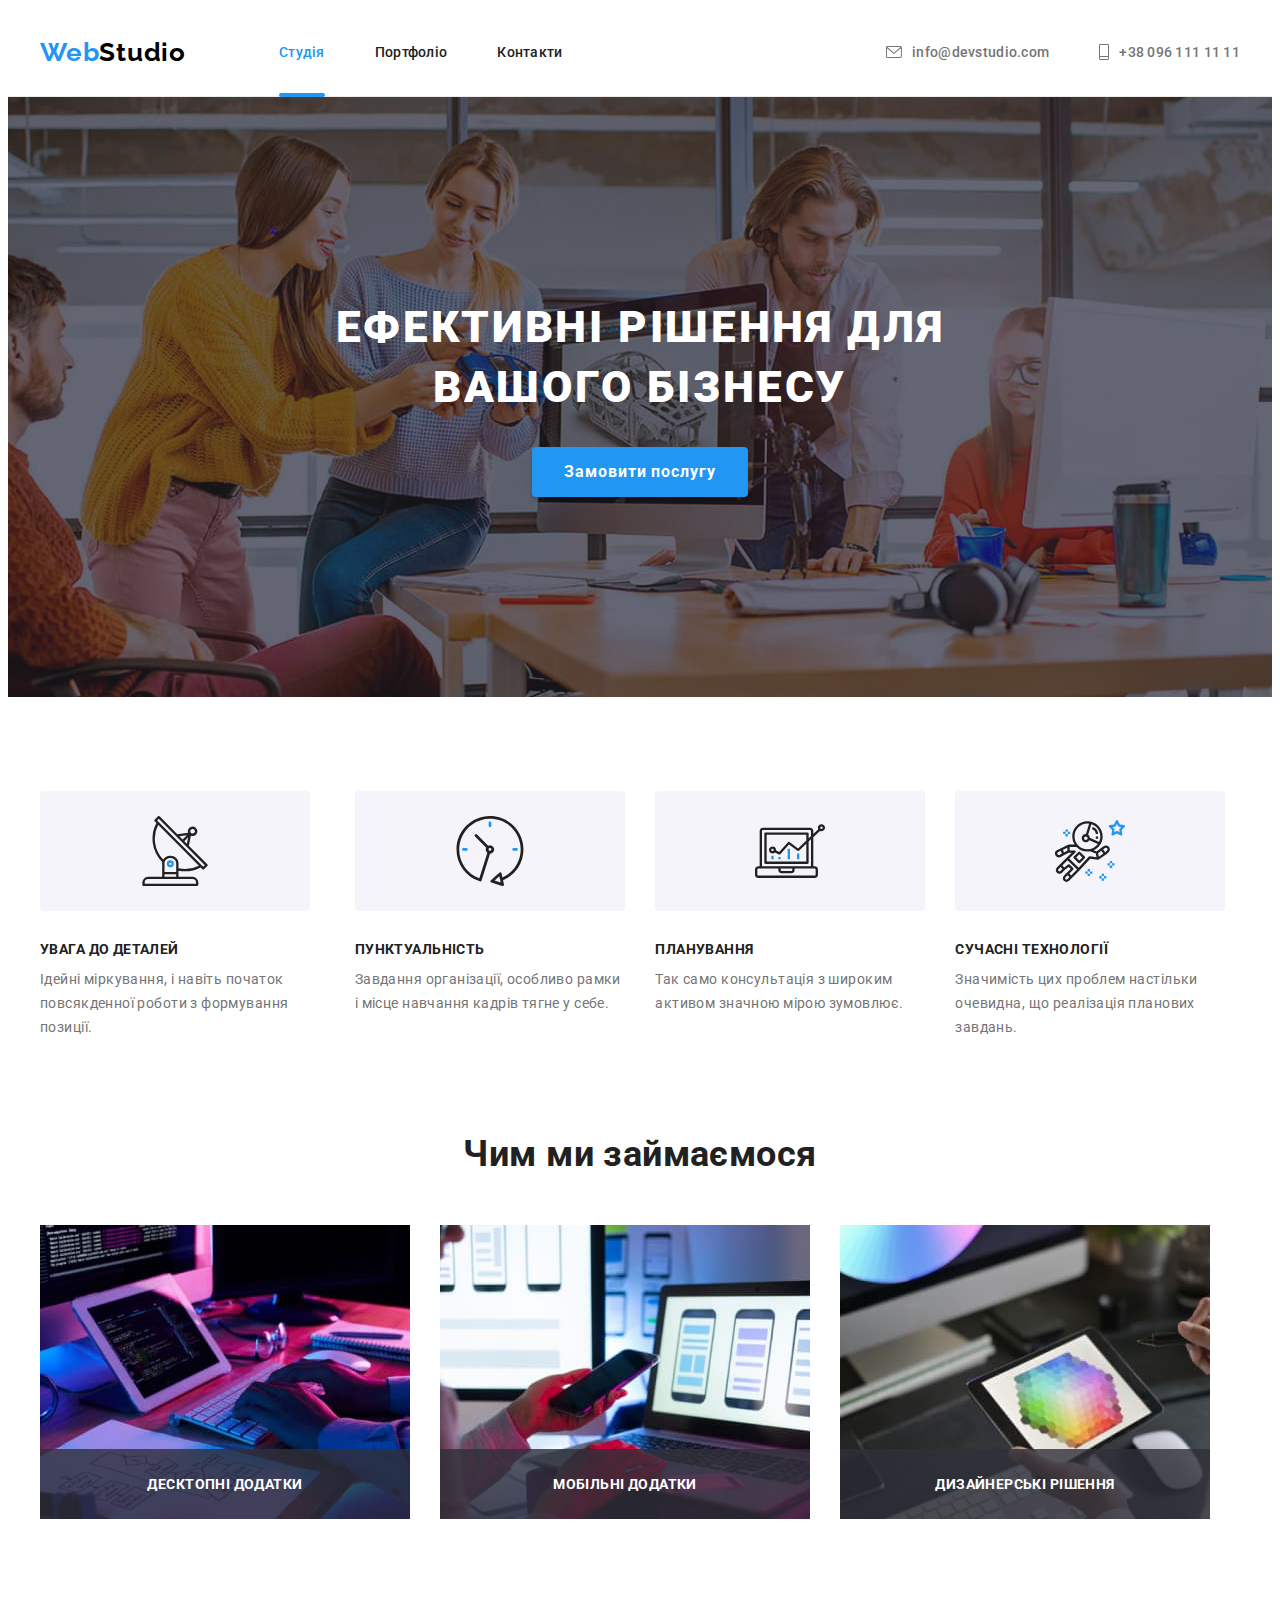
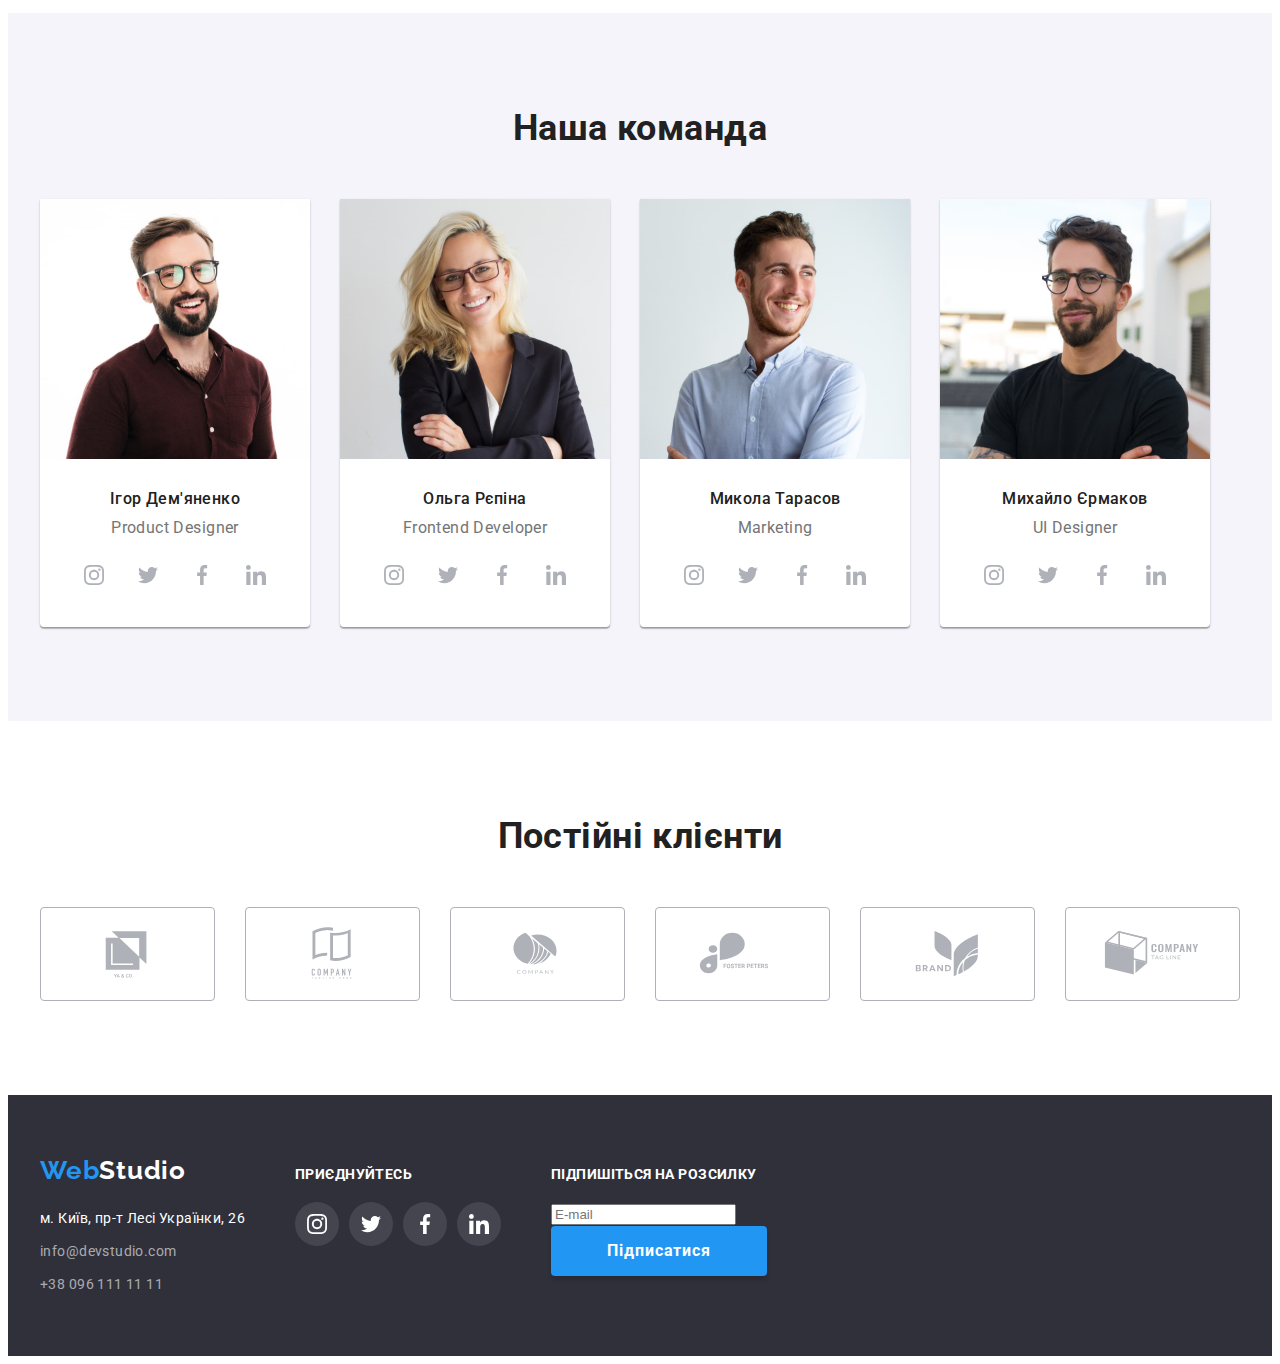
==== commit e9a2b20c: "second commit" ====
--- a/index.html
+++ b/index.html
@@ -564,17 +564,51 @@
         </div>
         <div>
           <p class="footer-form-title">Підпишіться на розсилку</p>
+          <form name="footer-mailing-list">
+            <div>
+              <input type="email" name="mailing-list" placeholder="E-mail" required />
+              <button class="footer-button" type="submit">Підписатися</button>
+            </div>
+          </form>
         </div>
       </div>
     </footer>
     <!-- modal window -->
     <div class="backdrop is-hidden" data-modal>
       <div class="modal">
-        <button class="modal-button" type="button" data-modal-close>
+        <button class="modal-button-close" type="button" data-modal-close>
           <svg class="" width="18" height="18">
             <use href="./images/icons.svg#icon-close-black"></use>
           </svg>
         </button>
+        <form name="feedback-form">
+          <strong class="feedback-form-title">Залиште свої дані, ми вам передзвонимо</strong>
+          <div>
+            <label>
+              <span>Ім'я</span>
+              <input type="text" name="User-name" required />
+            </label>
+          </div>
+          <div>
+            <label>
+              <span>Телефон</span>
+              <input type="tel" name="User-phone" required />
+            </label>
+          </div>
+          <div>
+            <label>
+              <span>Пошта</span>
+              <input type="email" name="User-mail" required />
+            </label>
+          </div>
+          <div>
+            <label>
+              <span>Коментар</span>
+              <textarea class="user-comment" name="User-comment" id="" rows="10"></textarea>
+            </label>
+          </div>
+          <button class="modal-button" type="submit">Відправити</button>
+        </form>
       </div>
     </div>
     <script src="./js/modal.js"></script>
--- a/css/styles.css
+++ b/css/styles.css
@@ -399,7 +399,6 @@
 
 .socials-link:hover .socials-icon,
 .socials-link:focus .socials-icon {
-  background-color: var(--accent-txt-cl);
   fill: var(--light-txt-cl);
 }
 
@@ -518,6 +517,10 @@
   color: var(--accent-txt-cl);
 }
 
+.footer-socials-container {
+  margin-right: 50px;
+}
+
 .footer-socials-title {
   font-weight: 700;
   font-size: 14px;
@@ -557,6 +560,45 @@
 .footer-socials-link:focus .socials-icon {
   background-color: var(--accent-txt-cl);
   fill: var(--light-txt-cl);
+}
+
+.footer-form-title {
+  font-weight: 700;
+  font-size: 14px;
+  line-height: calc(16 / 14);
+  color: var(--light-txt-cl);
+  text-transform: uppercase;
+  margin-bottom: 20px;
+}
+
+.footer-button {
+  margin-left: auto;
+  margin-right: auto;
+  display: block;
+  width: 216px;
+  min-height: 50px;
+  padding: 6px 28px;
+  border-radius: 4px;
+  border: none;
+  box-shadow: 0px 4px 4px rgba(0, 0, 0, 0.15);
+  font-family: inherit;
+  font-weight: 700;
+  font-size: 16px;
+  line-height: calc(30 / 16);
+  letter-spacing: 0.06em;
+  color: var(--light-txt-cl);
+  background-color: var(--btn-hero-cl);
+  cursor: pointer;
+  transition: background-color var(--anim-slow);
+}
+
+.footer-button:hover,
+.footer-button:focus {
+  background-color: var(--bnt-act-cl);
+}
+
+.footer-button:active {
+  background-color: var(--bnt-act-cl);
 }
 
 /* portfolio */
@@ -706,7 +748,7 @@
   border-radius: 4px;
 }
 
-.modal-button {
+.modal-button-close {
   position: absolute;
   top: 8px;
   right: 8px;
@@ -720,9 +762,49 @@
   border-radius: 50%;
   cursor: pointer;
   background-color: transparent;
-}
-
-
+  transition: fill var(--anim-slow);
+}
+
+.modal-button-close:hover,
+.modal-button-close:focus {
+  fill: var(--btn-hero-cl);
+}
+
+.user-comment {
+  /* width: 440px;
+  height: 120px; */
+  resize: none;
+}
+
+.modal-button {
+  margin-left: auto;
+  margin-right: auto;
+  display: block;
+  width: 216px;
+  min-height: 50px;
+  padding: 6px 28px;
+  border-radius: 4px;
+  border: none;
+  box-shadow: 0px 4px 4px rgba(0, 0, 0, 0.15);
+  font-family: inherit;
+  font-weight: 700;
+  font-size: 16px;
+  line-height: calc(30 / 16);
+  letter-spacing: 0.06em;
+  color: var(--light-txt-cl);
+  background-color: var(--btn-hero-cl);
+  cursor: pointer;
+  transition: background-color var(--anim-slow);
+}
+
+.modal-button:hover,
+.modal-button:focus {
+  background-color: var(--bnt-act-cl);
+}
+
+.modal-button:active {
+  background-color: var(--bnt-act-cl);
+}
 
 /* фон fff */
 /* основной цвет текста #212121 */
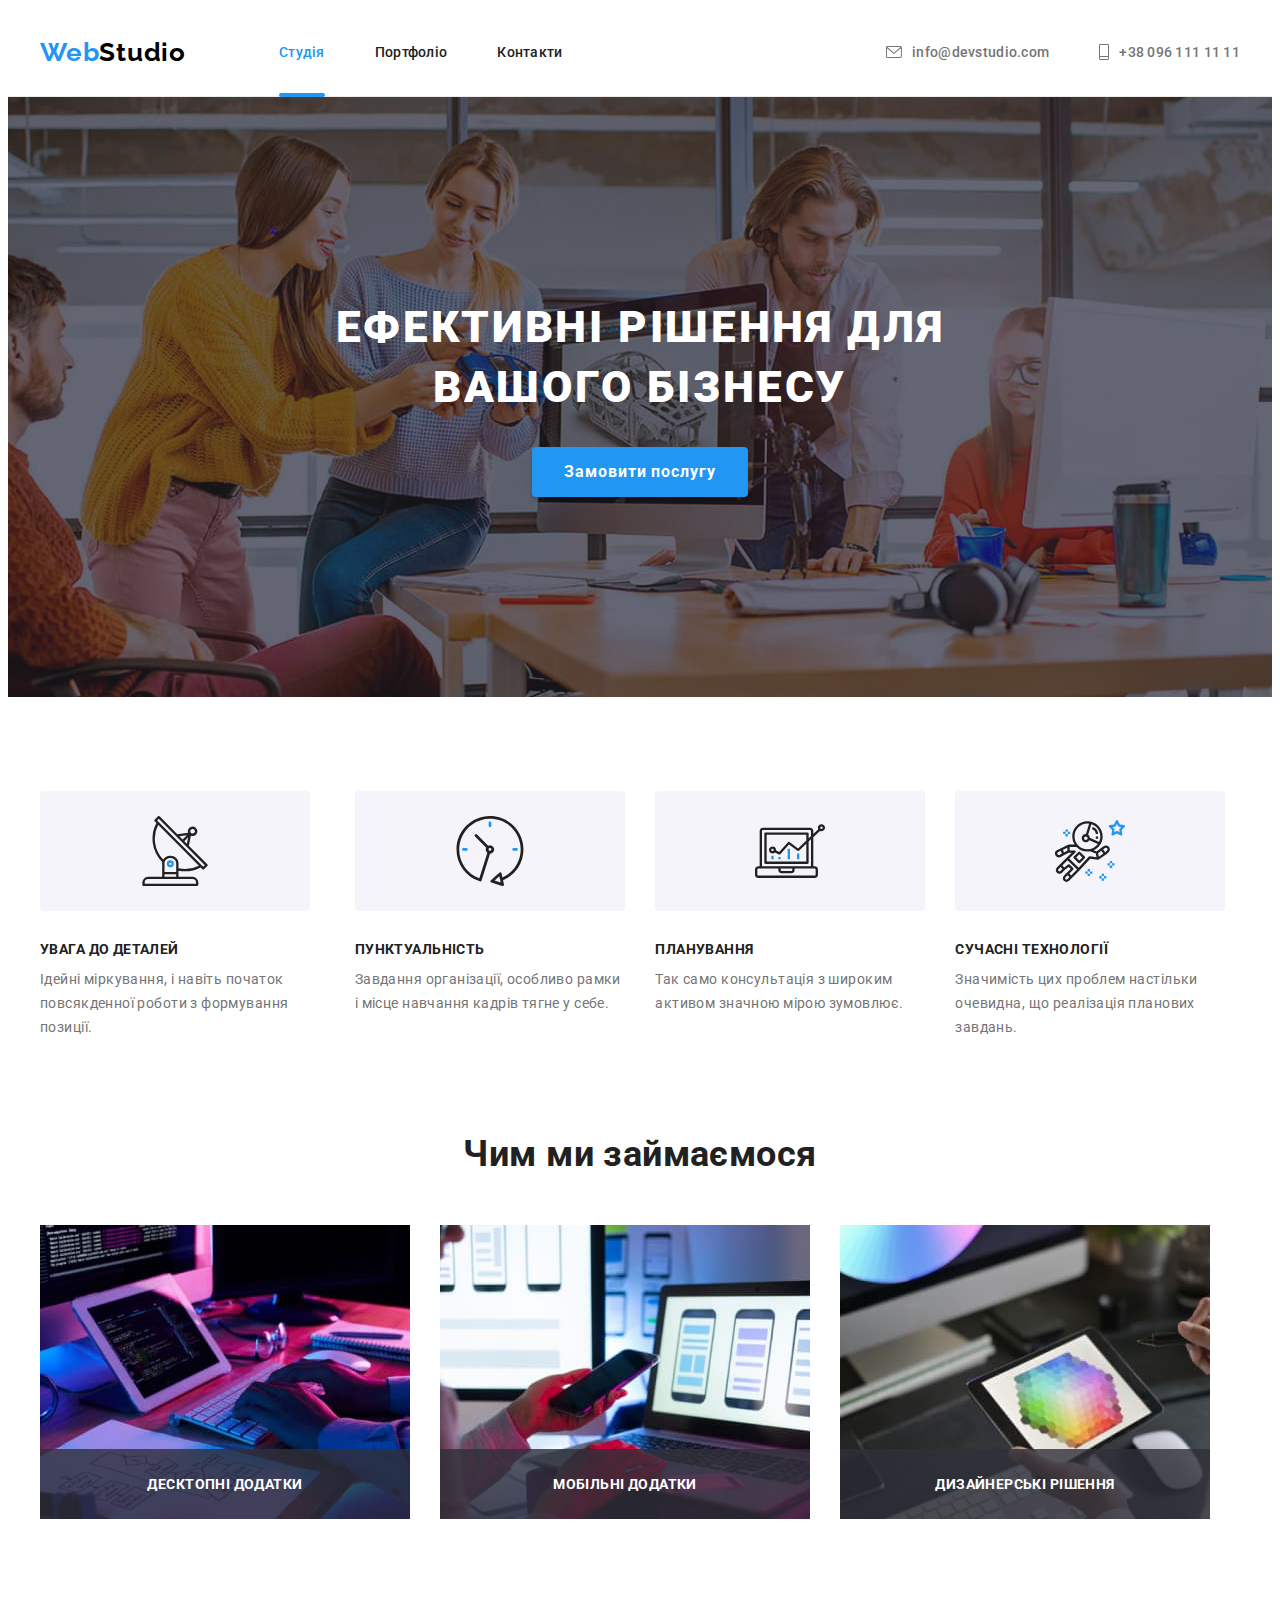
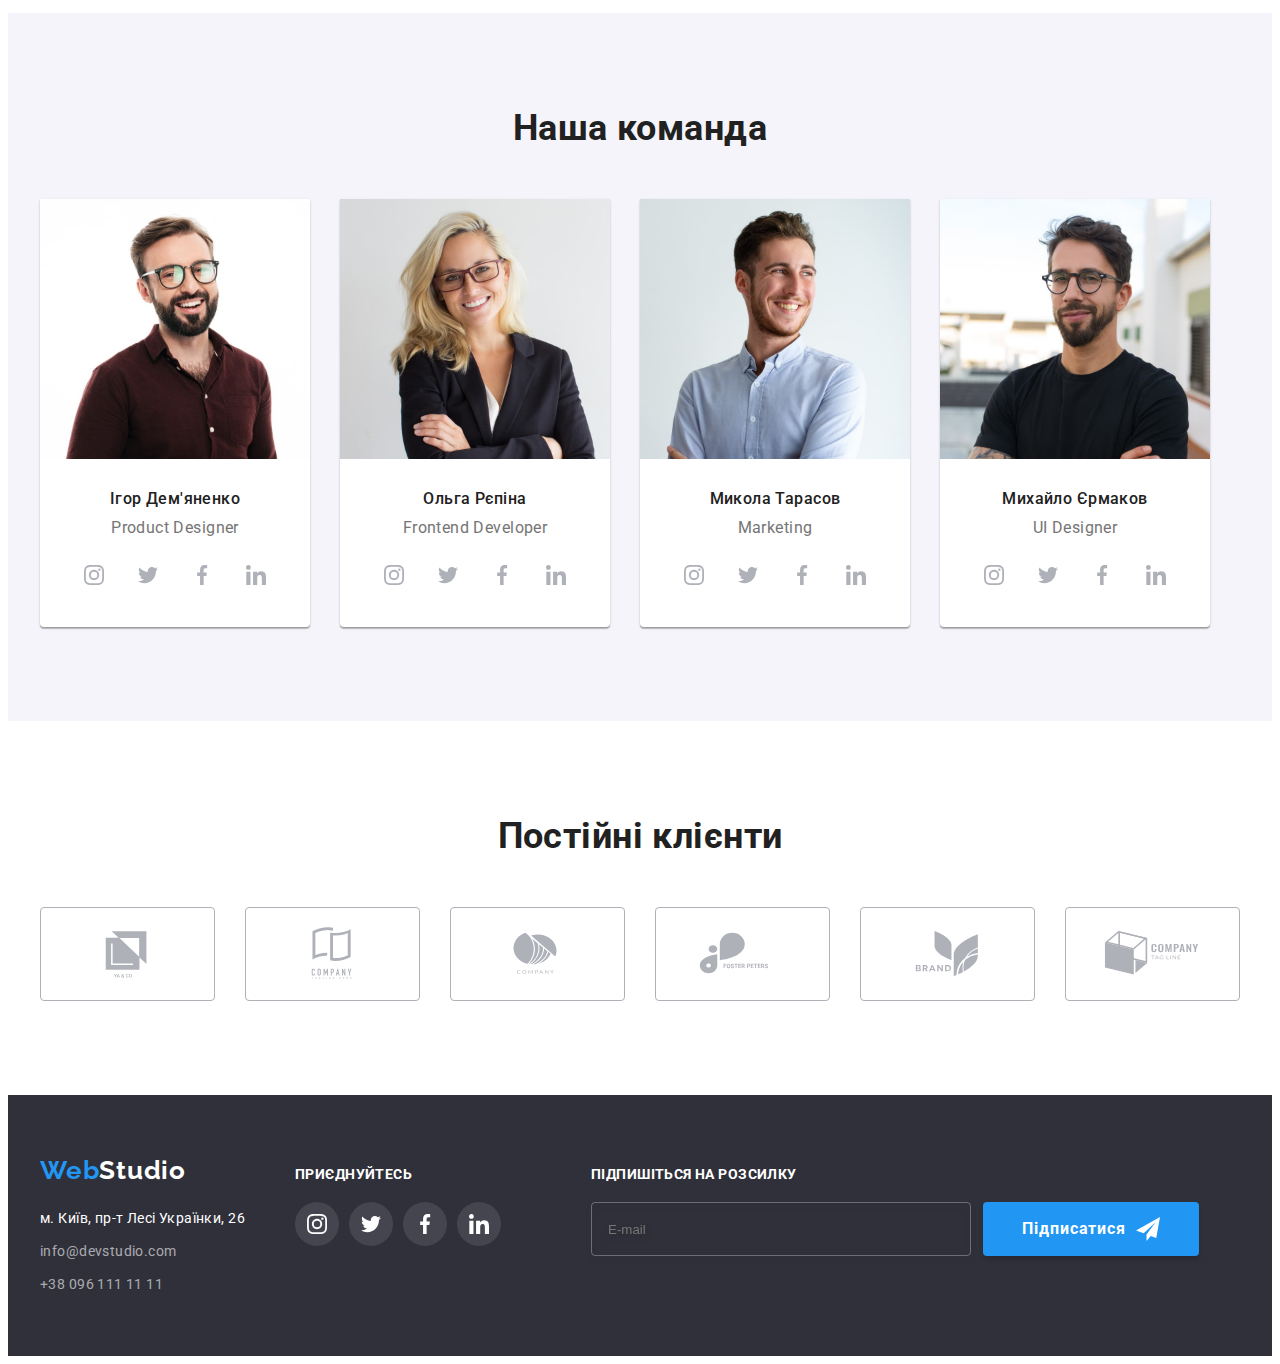
==== commit f2bdef23: "fifth commit" ====
--- a/index.html
+++ b/index.html
@@ -562,12 +562,25 @@
             </li>
           </ul>
         </div>
-        <div>
+        <div class="footer-form-container">
           <p class="footer-form-title">Підпишіться на розсилку</p>
           <form name="footer-mailing-list">
-            <div>
-              <input type="email" name="mailing-list" placeholder="E-mail" required />
-              <button class="footer-button" type="submit">Підписатися</button>
+            <div class="footer-mailing-container">
+              <label>
+                <input
+                  class="footer-form-input"
+                  type="email"
+                  name="mailing-list"
+                  placeholder="E-mail"
+                  required
+                />
+              </label>
+              <button class="footer-button" type="submit"
+                >Підписатися
+                <svg class="footer-form-icon" width="24" height="24">
+                  <use href="./images/icons.svg#icon-telegram"></use>
+                </svg>
+              </button>
             </div>
           </form>
         </div>
@@ -583,30 +596,49 @@
         </button>
         <form name="feedback-form">
           <strong class="feedback-form-title">Залиште свої дані, ми вам передзвонимо</strong>
-          <div>
-            <label>
-              <span>Ім'я</span>
-              <input type="text" name="User-name" required />
+          <div class="feedback-form-group" role="group">
+            <label class="feedback-form-field">
+              <span class="feedback-form-label">Ім'я</span>
+              <input class="feedback-form-input" type="text" name="User-name" required />
+              <svg class="feedback-form-icon" width="18" height="18">
+                <use href="./images/icons.svg#icon-modal-user"></use>
+              </svg>
+            </label>
+            <label class="feedback-form-field">
+              <span class="feedback-form-label">Телефон</span>
+              <input class="feedback-form-input" type="tel" name="User-phone" required />
+              <svg class="feedback-form-icon" width="18" height="18">
+                <use href="./images/icons.svg#icon-modal-phone"></use>
+              </svg>
+            </label>
+            <label class="feedback-form-field">
+              <span class="feedback-form-label">Пошта</span>
+              <input class="feedback-form-input" type="email" name="User-mail" required />
+              <svg class="feedback-form-icon" width="18" height="18">
+                <use href="./images/icons.svg#icon-modal-mail"></use>
+              </svg>
+            </label>
+            <label class="feedback-form-field">
+              <span class="feedback-form-label">Коментар</span>
+              <textarea
+                class="feedback-user-comment"
+                name="User-comment"
+                rows="10"
+                placeholder="Введіть текст"
+              ></textarea>
             </label>
           </div>
-          <div>
-            <label>
-              <span>Телефон</span>
-              <input type="tel" name="User-phone" required />
-            </label>
-          </div>
-          <div>
-            <label>
-              <span>Пошта</span>
-              <input type="email" name="User-mail" required />
-            </label>
-          </div>
-          <div>
-            <label>
-              <span>Коментар</span>
-              <textarea class="user-comment" name="User-comment" id="" rows="10"></textarea>
-            </label>
-          </div>
+          <label class="feedback-form-agreement">
+            <input class="feedback-form-checkbox visually-hidden" type="checkbox" name="" />
+            <svg class="feedback-checkbox-icon" width="16" height="15">
+              <use class="icon-checked" href="./images/icons.svg#icon-modal-checked"></use>
+              <use class="icon-unchecked" href="./images/icons.svg#icon-modal-unchecked"></use>
+            </svg>
+            <span class="feedback-form-description"
+              >Погоджуюся з розсилкою та приймаю
+              <a class="feedback-form-link" href="" target="_blank">Умови договору</a>
+            </span>
+          </label>
           <button class="modal-button" type="submit">Відправити</button>
         </form>
       </div>
--- a/css/styles.css
+++ b/css/styles.css
@@ -518,7 +518,7 @@
 }
 
 .footer-socials-container {
-  margin-right: 50px;
+  margin-right: 90px;
 }
 
 .footer-socials-title {
@@ -562,6 +562,11 @@
   fill: var(--light-txt-cl);
 }
 
+.footer-mailing-container {
+  display: flex;
+  gap: 12px;
+}
+
 .footer-form-title {
   font-weight: 700;
   font-size: 14px;
@@ -569,12 +574,27 @@
   color: var(--light-txt-cl);
   text-transform: uppercase;
   margin-bottom: 20px;
+}
+
+.footer-form-input {
+  width: 360px;
+  height: 50px;
+  padding-left: 16px;
+  border: 1px solid rgba(255, 255, 255, 0.3);
+  filter: drop-shadow(0px 4px 4px rgba(0, 0, 0, 0.15));
+  border-radius: 4px;
+  background-color: transparent;
+  outline: transparent;
+  color: rgba(255, 255, 255, 0.6);
 }
 
 .footer-button {
   margin-left: auto;
   margin-right: auto;
-  display: block;
+  display: flex;
+  align-items: center;
+  justify-content: center;
+  gap: 10px;
   width: 216px;
   min-height: 50px;
   padding: 6px 28px;
@@ -599,6 +619,10 @@
 
 .footer-button:active {
   background-color: var(--bnt-act-cl);
+}
+
+.footer-form-icon {
+  fill: var(--light-txt-cl)
 }
 
 /* portfolio */
@@ -738,11 +762,12 @@
 
 .modal {
   position: absolute;
+  padding: 40px;
   top: 50%;
   left: 50%;
   transform: translate(-50%, -50%);
   width: 530px;
-  height: 580px;
+  min-height: 580px;
   background-color: #ffffff;
   box-shadow: 0px 1px 3px rgba(0, 0, 0, 0.12), 0px 1px 1px rgba(0, 0, 0, 0.14), 0px 2px 1px rgba(0, 0, 0, 0.2);
   border-radius: 4px;
@@ -770,15 +795,12 @@
   fill: var(--btn-hero-cl);
 }
 
-.user-comment {
-  /* width: 440px;
-  height: 120px; */
+.feedback-user-comment {
   resize: none;
 }
 
 .modal-button {
-  margin-left: auto;
-  margin-right: auto;
+  margin: 0 auto;
   display: block;
   width: 216px;
   min-height: 50px;
@@ -806,11 +828,124 @@
   background-color: var(--bnt-act-cl);
 }
 
-/* фон fff */
-/* основной цвет текста #212121 */
-/* логотип #2196F3-веб #000000-студия */
-/* #2196F3 при фокусе и ховере, #212121 стандарт полож. */
-/* #757575 номер в шапке */
-/* #FFFFFF в индекс фон h1  */
-/* #2196F3 фон кнопки, active button #188CE8 текст кнопки #FFFFFF  */
-/* #2F303A фон шапки с кнопкой*/
+.feedback-form-title {
+  display: block;
+  text-align: center;
+  font-weight: 700;
+  font-size: 20px;
+  line-height: calc(23 / 20);
+  color: var(--main-txt-cl);
+  margin-bottom: 12px;
+}
+
+.feedback-form-group {
+  margin-bottom: 20px;
+}
+
+.feedback-form-field {
+  position: relative;
+  display: block;
+  margin-bottom: 10px;
+}
+
+.feedback-form-label {
+  display: block;
+  font-size: 12px;
+  line-height: calc(14 / 12);
+  letter-spacing: 0.01em;
+  color: var(--second-txt-cl);
+  margin-bottom: 4px;
+}
+
+.feedback-form-input {
+  width: 100%;
+  height: 40px;
+  padding-left: 42px;
+  padding-right: 42px;
+  border: 1px solid rgba(33, 33, 33, 0.2);
+  border-radius: 4px;
+  outline: transparent;
+  transition: border-color var(--anim-slow);
+}
+
+.feedback-form-input:focus {
+  border-color: var(--accent-txt-cl);
+}
+
+.feedback-form-icon {
+  position: absolute;
+  top: 30px;
+  left: 15px;
+  transition: fill var(--anim-slow);
+}
+
+.feedback-form-input:focus + .feedback-form-icon {
+  fill: var(--accent-txt-cl);
+}
+
+.feedback-form-agreement {
+  position: relative;
+  display: flex;
+  align-items: center;
+  justify-content: center;
+  margin-bottom: 30px;
+}
+
+.feedback-user-comment {
+  display: block;
+  width: 100%;
+  height: 120px;
+  padding: 12px 16px;
+  border: 1px solid rgba(33, 33, 33, 0.2);
+  border-radius: 4px;
+  outline: transparent;
+  transition: border-color var(--anim-slow);
+}
+
+.feedback-user-comment:focus {
+  border-color: var(--accent-txt-cl);
+}
+
+.feedback-user-comment::placeholder {
+  font-size: 12px;
+  line-height: calc(14 / 12);
+  letter-spacing: 0.01em;
+  color: rgba(117, 117, 117, 0.5);
+}
+
+.feedback-form-checkbox:checked + .feedback-checkbox-icon .icon-checked {
+  opacity: 1;
+}
+
+.icon-checked {
+  opacity: 0;
+  transition: opacity var(--anim-slow);
+}
+
+.feedback-form-checkbox:checked+.feedback-checkbox-icon .icon-unchecked {
+  opacity: 0;
+}
+
+.icon-unchecked {
+  fill: var(--main-txt-cl);
+  opacity: 1;
+  transition: opacity var(--anim-slow);
+}
+
+.feedback-form-description {
+  color: var(--second-txt-cl);
+  user-select: none;
+}
+
+.feedback-form-link {
+  font-weight: 400;
+  font-size: 14px;
+  line-height: calc(24 / 14);
+  letter-spacing: 0.03em;
+}
+
+.feedback-checkbox-icon {
+  position: absolute;
+  top: 5px;
+  left: 10px;
+}
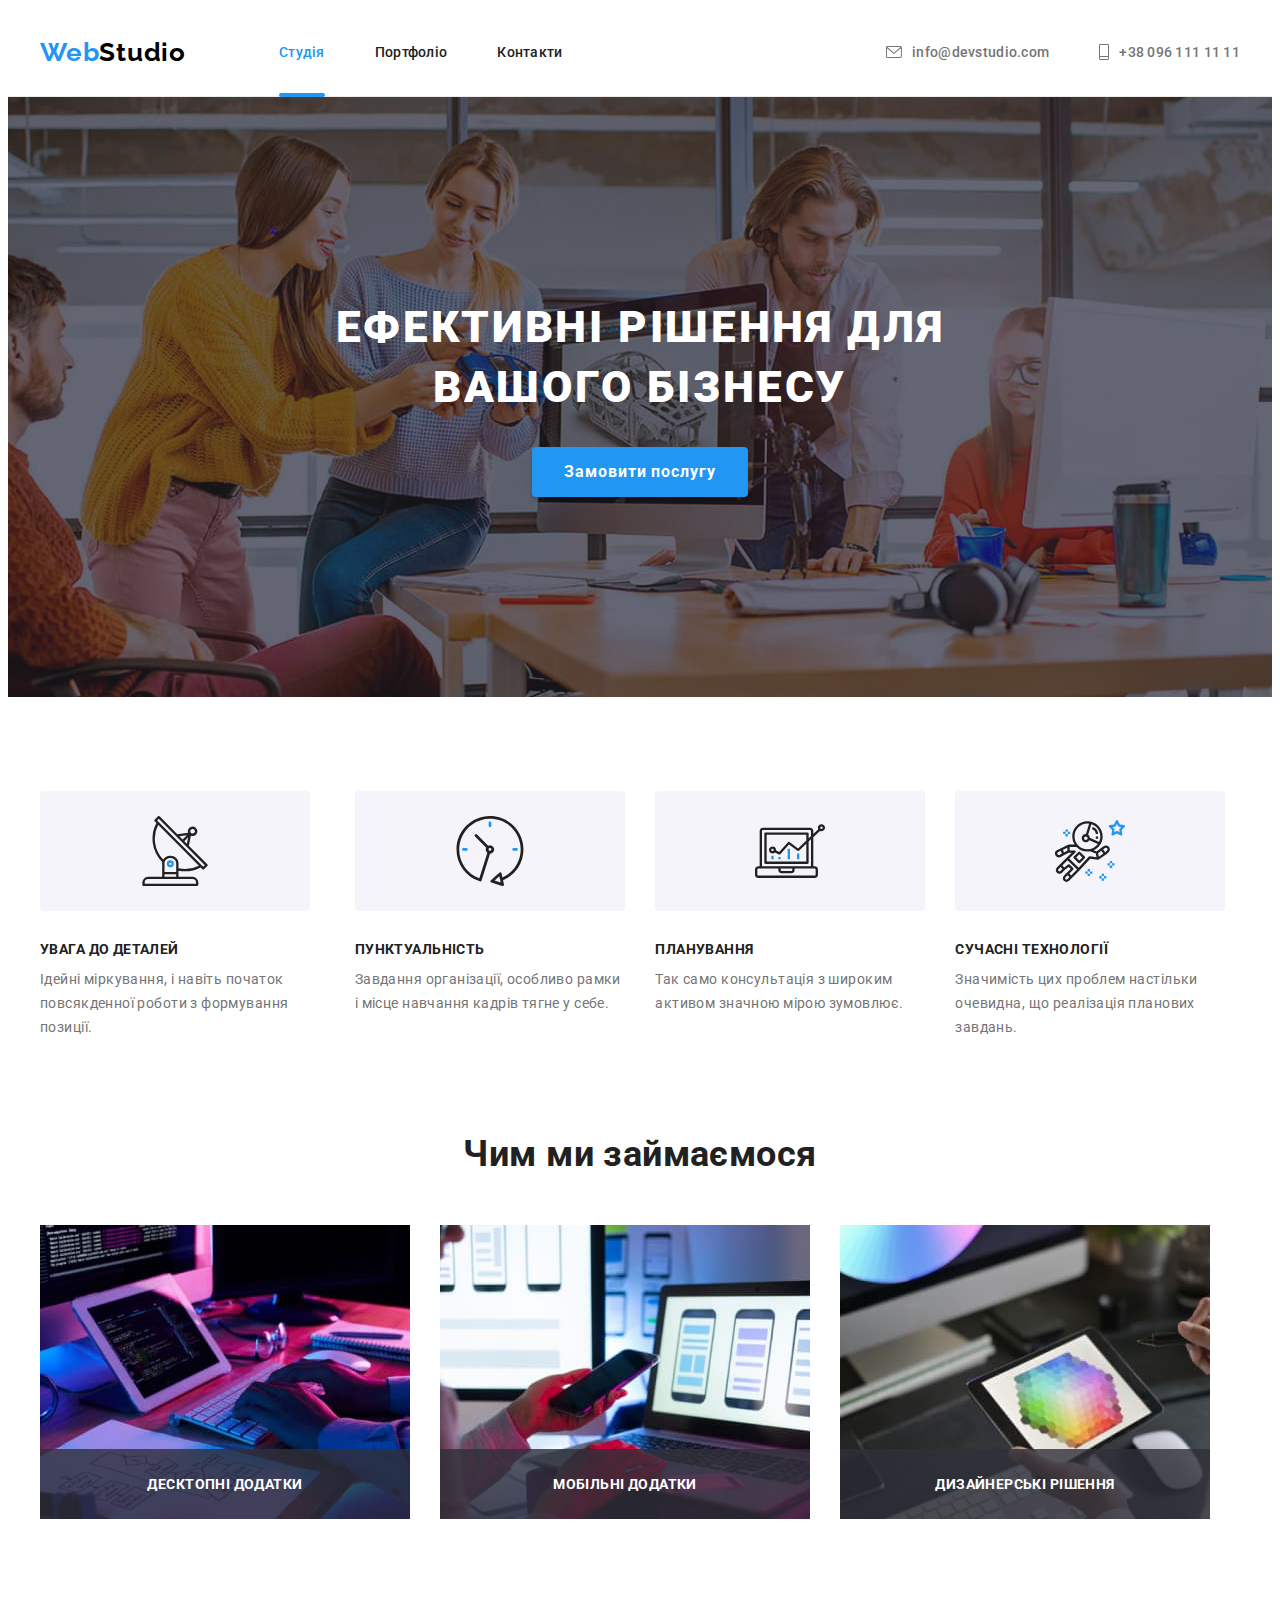
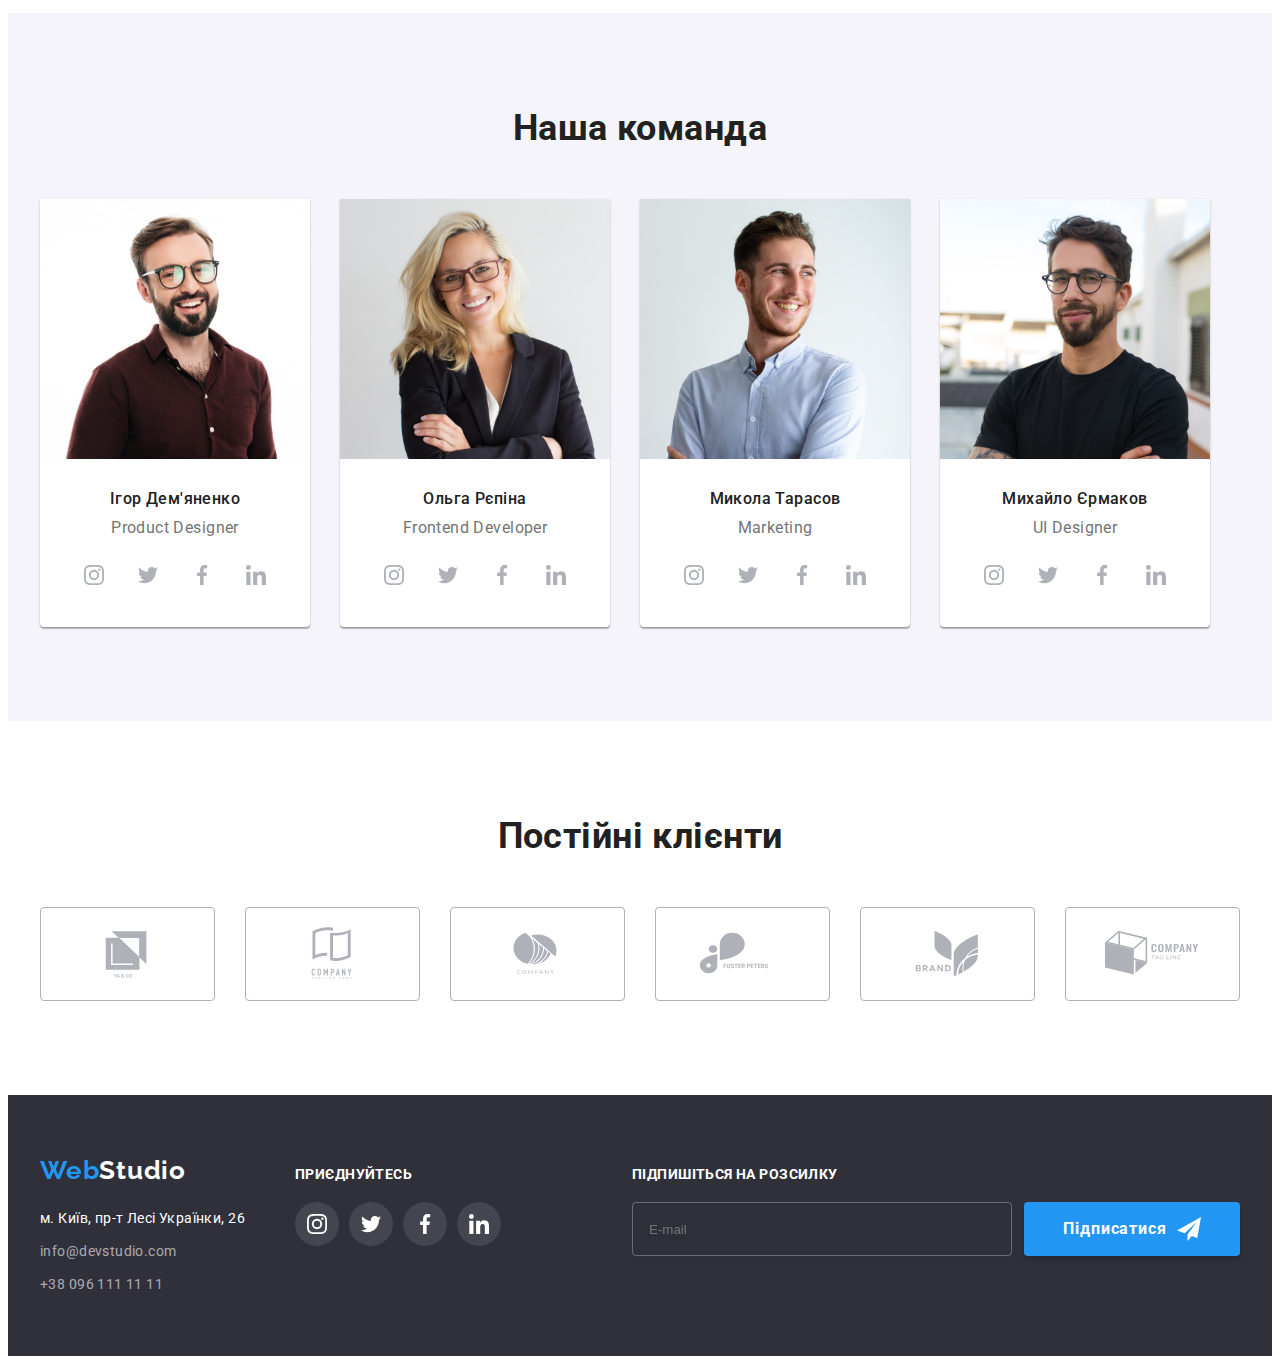
==== commit 96e95cd1: "fifth commit" ====
--- a/index.html
+++ b/index.html
@@ -594,8 +594,8 @@
             <use href="./images/icons.svg#icon-close-black"></use>
           </svg>
         </button>
+        <strong class="feedback-form-title">Залиште свої дані, ми вам передзвонимо</strong>
         <form name="feedback-form">
-          <strong class="feedback-form-title">Залиште свої дані, ми вам передзвонимо</strong>
           <div class="feedback-form-group" role="group">
             <label class="feedback-form-field">
               <span class="feedback-form-label">Ім'я</span>
--- a/css/styles.css
+++ b/css/styles.css
@@ -517,10 +517,6 @@
   color: var(--accent-txt-cl);
 }
 
-.footer-socials-container {
-  margin-right: 90px;
-}
-
 .footer-socials-title {
   font-weight: 700;
   font-size: 14px;
@@ -560,6 +556,10 @@
 .footer-socials-link:focus .socials-icon {
   background-color: var(--accent-txt-cl);
   fill: var(--light-txt-cl);
+}
+
+.footer-form-container {
+  margin-left: auto;
 }
 
 .footer-mailing-container {
@@ -589,15 +589,12 @@
 }
 
 .footer-button {
-  margin-left: auto;
-  margin-right: auto;
   display: flex;
   align-items: center;
   justify-content: center;
   gap: 10px;
   width: 216px;
   min-height: 50px;
-  padding: 6px 28px;
   border-radius: 4px;
   border: none;
   box-shadow: 0px 4px 4px rgba(0, 0, 0, 0.15);
@@ -767,7 +764,6 @@
   left: 50%;
   transform: translate(-50%, -50%);
   width: 530px;
-  min-height: 580px;
   background-color: #ffffff;
   box-shadow: 0px 1px 3px rgba(0, 0, 0, 0.12), 0px 1px 1px rgba(0, 0, 0, 0.14), 0px 2px 1px rgba(0, 0, 0, 0.2);
   border-radius: 4px;
@@ -868,7 +864,8 @@
   transition: border-color var(--anim-slow);
 }
 
-.feedback-form-input:focus {
+.feedback-form-input:focus,
+.feedback-form-input:hover {
   border-color: var(--accent-txt-cl);
 }
 
@@ -880,6 +877,10 @@
 }
 
 .feedback-form-input:focus + .feedback-form-icon {
+  fill: var(--accent-txt-cl);
+}
+
+.feedback-form-input:hover + .feedback-form-icon {
   fill: var(--accent-txt-cl);
 }
 
@@ -902,7 +903,8 @@
   transition: border-color var(--anim-slow);
 }
 
-.feedback-user-comment:focus {
+.feedback-user-comment:focus,
+.feedback-user-comment:hover {
   border-color: var(--accent-txt-cl);
 }
 
@@ -942,6 +944,7 @@
   font-size: 14px;
   line-height: calc(24 / 14);
   letter-spacing: 0.03em;
+  color: var(--accent-txt-cl);
 }
 
 .feedback-checkbox-icon {
